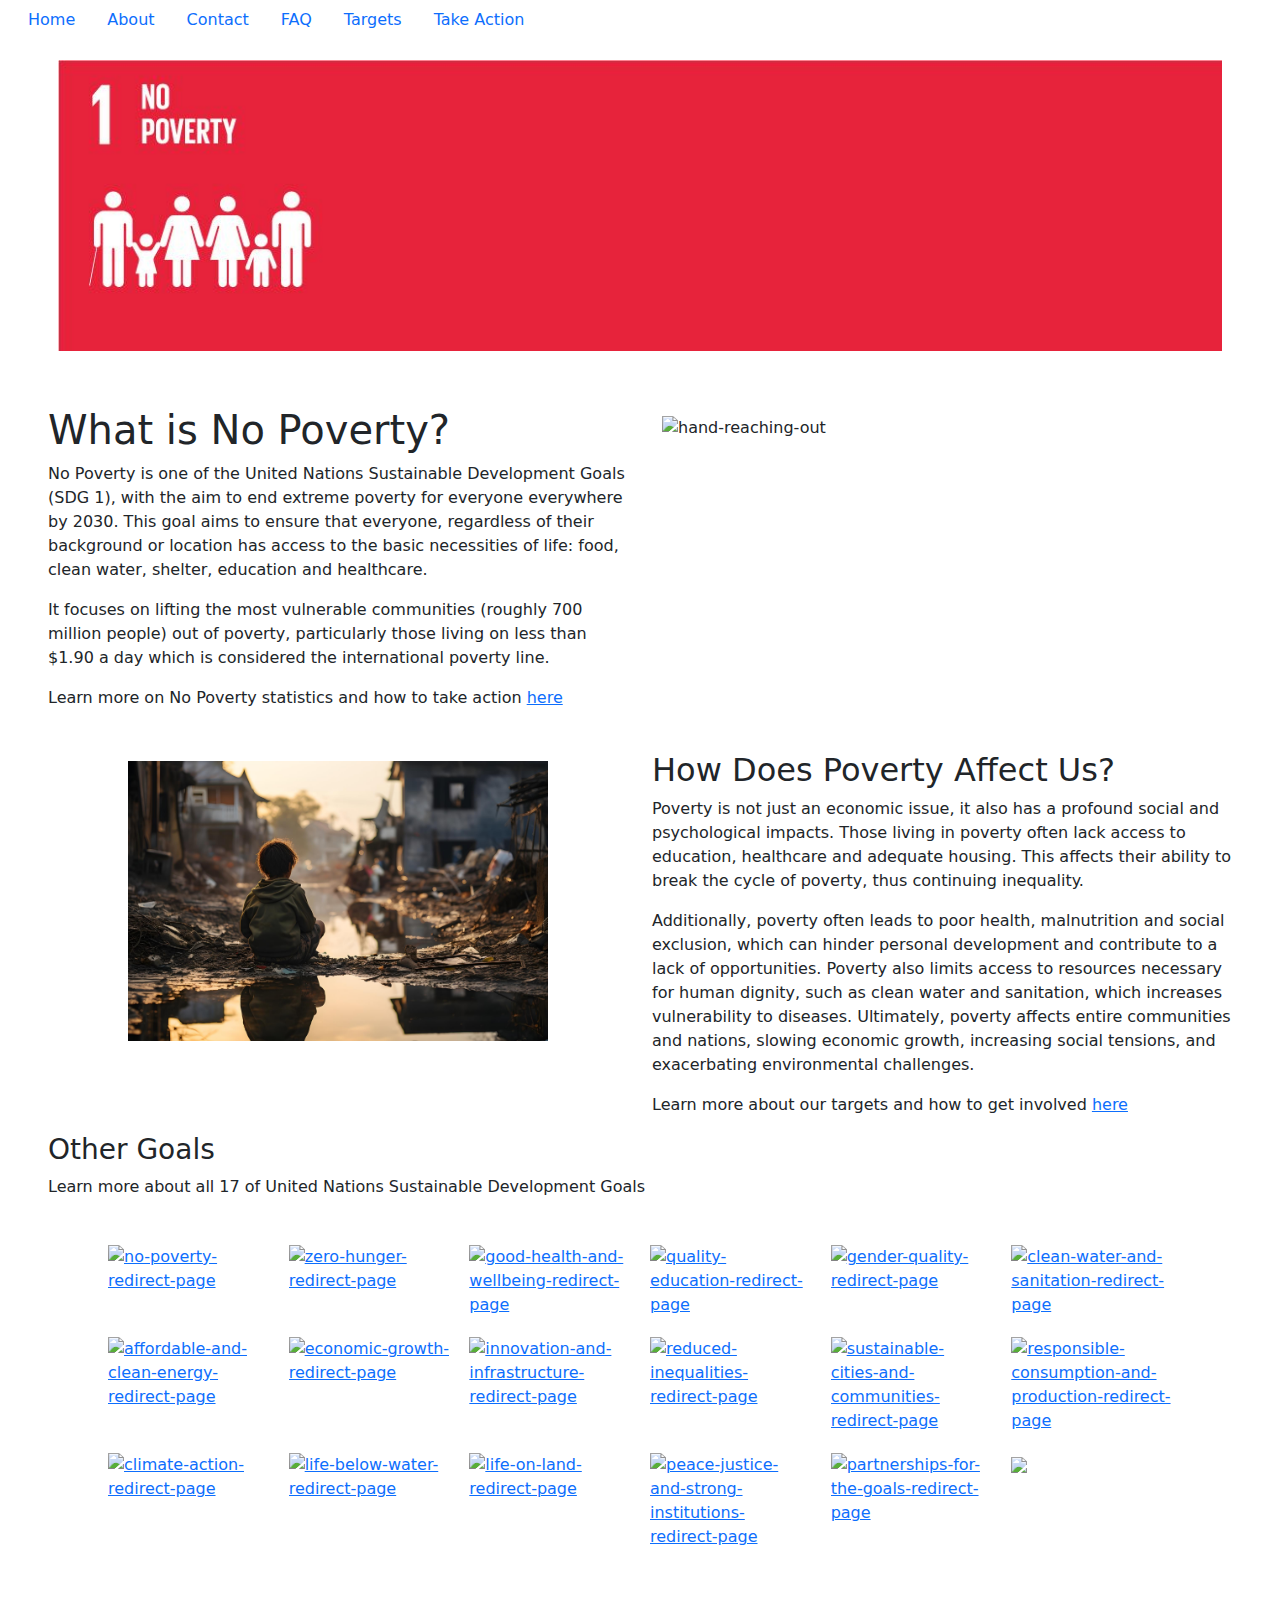
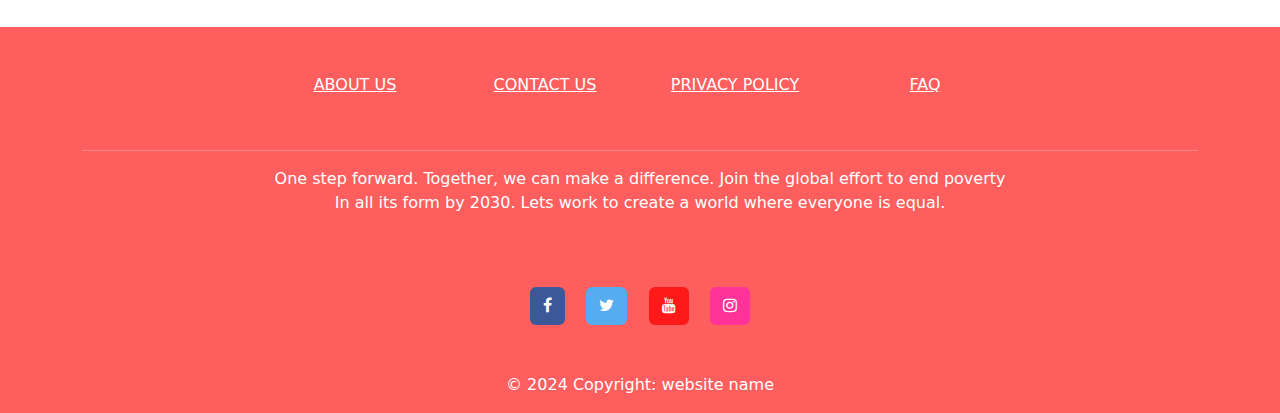
==== index.html @ 27e958aa "first commit" ====
<!DOCTYPE html>

<html lang="en">
	<head>
		<title>Home</title><!--HOMEPAGE--><!--ADD!!!!!!!!!!-->
		<!-- DENISE (HEAD LINKS) -->
		
		<!--bootstrap for goals container-->
		<link href="https://cdn.jsdelivr.net/npm/bootstrap@5.3.3/dist/css/bootstrap.min.css" rel="stylesheet" integrity="sha384-QWTKZyjpPEjISv5WaRU9OFeRpok6YctnYmDr5pNlyT2bRjXh0JMhjY6hW+ALEwIH" crossorigin="anonymous">
		
		<script src="https://cdn.jsdelivr.net/npm/bootstrap@5.3.0-alpha1/dist/js/bootstrap.min.js"></script>

		<!-- https://sdgacademy.org/goal/life-on-land/ used source code as a reference to build my website ELABORATE -->
		<!-- FURTHER ADD UR OWN COMMENT ABT THIS REFERENCE CODE TO SHOW FURTHER UNDERSTANDING -->
		
		<link href="https://maxcdn.bootstrapcdn.com/font-awesome/4.4.0/css/font-awesome.min.css" rel="stylesheet"/>

		<!--below bootstrap link-->
		<link href="style.css" rel="stylesheet">
		<script src="script.js"></script>

		<meta name="viewport" content="width=device-width, initial-scale=1.0">
		<meta charset="utf-8">
		
		<!--keywords for search engines-->
		<meta name="keywords" content="description"><!--ADD!!!!!!!!!!-->
		<meta name="author" content="Name"><!--enter name--><!--ADD!!!!!!!!!!-->
		<meta name="description" content = "A simple webpage on ....."><!--ADD!!!!!!!!!!-->
		
	</head>
	<!-- DENISE (END OF HEAD LINKS) -->
	
	<body>
		<!-- DENISE (NAV BAR) -->
		<!-- container holding nav bar -->
		<div class="container-fluid">
			<!-- navigation Bar -->		
			<ul class="nav">
				<li class="nav-item">
					<a class="nav-link active" aria-current="page" href="index.html">Home
					</a>
				</li>
				<li class="nav-item">
					<a class="nav-link" href="about.html">About</a>
				</li>
				<li class="nav-item">
				 <a class="nav-link" href="contact.html">Contact</a>
				</li>
				<li class="nav-item">
					<a class="nav-link" href="faq.html">FAQ</a>
				</li>
				<li class="nav-item">
					<a class="nav-link" href="targets.html">Targets</a>
				</li>
				<li class="nav-item">
					<a class="nav-link" href="takeaction.html">Take Action</a>
				</li>
			</ul>
		</div>

		<!-- DENISE (END OF NAV BAR) -->
		
		<div class="indexcontainer px-4 px-md-5">
			<!-- BANNER IMAGE HERE -->
			<img src="images/banners/noPovertyBanner.jpg" alt ="noPovertyBanner" class="overviewBanner">
			
			<div id="indexcontainers"><!-- 2 containers?? -->
				<div class="row">
					
					<div class="col-md-6">
						<h1>What is No Poverty?</h1>
						<p>No Poverty is one of the United Nations Sustainable Development Goals (SDG 1), with the aim to end extreme poverty for everyone everywhere by 2030. This goal aims to ensure that everyone, regardless of their background or location has access to the basic necessities of life: food, clean water, shelter, education and healthcare.</p>
						
						<p>It focuses on lifting the most vulnerable communities (roughly 700 million people) out of poverty, particularly those living on less than $1.90 a day which is considered the international poverty line.</p>
						<p>Learn more on No Poverty statistics and how to take action <a href="takeaction.html">here</a></p>
					</div>
					<div class="col-md-6">
						<img src ="images/overview-poverty1.jpg" alt="hand-reaching-out">
					</div>
				</div>
			
				<div class="row">
					<div class="col-md-6">
						<img src ="images/overview-poverty2.jpg" alt="child-in-poverty">
					</div>
					
					<div class="col-md-6">
						<h2>How Does Poverty Affect Us?</h2>
						<p>Poverty is not just an economic issue, it also has a profound social and psychological impacts. Those living in poverty often lack access to education, healthcare and adequate housing. This affects their ability to break the cycle of poverty, thus continuing inequality. </p>
					
						<p>Additionally, poverty often leads to poor health, malnutrition and social exclusion, which can hinder personal development and contribute to a lack of opportunities. Poverty also limits access to resources necessary for human dignity, such as clean water and sanitation, which increases vulnerability to diseases. Ultimately, poverty affects entire communities and nations, slowing economic growth, increasing social tensions, and exacerbating environmental challenges.</p>
						
						<p>Learn more about our targets and how to get involved <a href="targets.html">here</a></p>

					</div>
				</div>
			</div>

			<!--section tag?-->
			<h3>Other Goals</h3>
			<p>Learn more about all 17 of United Nations Sustainable Development Goals</p>
		</div>	

		<div class="goalscontainer">
			<div class="row">
				<!--1st row-->
				<div class="col-6 col-md-2 px-0">
					<div class="goals_list no poverty">
						<a href="https://sdgacademy.org/goal/no-poverty/">
							<img src="https://sdgacademy.org/wp-content/uploads/2018/08/goal1.svg" alt="no-poverty-redirect-page">
							<span class="highlight-text">Learn More</span> 
						</a>
					</div>  
				</div>
				
				<div class="col-6 col-md-2 px-0">
					<div class="goals_list zero-hunger">
						<a href="https://sdgacademy.org/goal/zero-hunger/">
							<img src="https://sdgacademy.org/wp-content/uploads/2018/08/goal2.svg" alt="zero-hunger-redirect-page">
							<span class="highlight-text">Learn More</span>
						</a>
					</div>  
				</div>
				
				<div class="col-6 col-md-2 px-0">
					<div class="goals_list good-health-and-well-being">
						<a href="https://sdgacademy.org/goal/good-health-and-well-being/">
							<img src="https://sdgacademy.org/wp-content/uploads/2018/08/goal3.svg" alt="good-health-and-wellbeing-redirect-page">
							<span class="highlight-text">Learn More</span>
						</a>
					</div> 
				</div>

				<div class="col-6 col-md-2 px-0">
					<div class="goals_list quality-education">
						<a href="https://sdgacademy.org/goal/quality-education/">
							<img src="https://sdgacademy.org/wp-content/uploads/2018/08/goal4.svg" alt="quality-education-redirect-page">
							<span class="highlight-text">Learn More</span>
						</a>
					</div> 
				</div>

				<div class="col-6 col-md-2 px-0">
					<div class="goals_list gender-equality">
						<a href="https://sdgacademy.org/goal/gender-equality/">
							<img src="https://sdgacademy.org/wp-content/uploads/2018/08/goal5.svg" alt="gender-quality-redirect-page">
							<span class="highlight-text">Learn More</span>
						</a>
					</div>
				</div>

				<div class="col-6 col-md-2 px-0">
					<div class="goals_list clean-water-and-sanitation">
						<a href="https://sdgacademy.org/goal/clean-water-and-sanitation/">
							<img src="https://sdgacademy.org/wp-content/uploads/2018/08/goal6.svg" alt="clean-water-and-sanitation-redirect-page">
							<span class="highlight-text">Learn More</span>
						</a>
					</div>
				</div>
			</div>
			
			<!-- 2nd row-->
			<div class="row">
				<div class="col-6 col-md-2 px-0">
					<div class="goals_list affordable-and-clean-energy">
						<a href="https://sdgacademy.org/goal/affordable-and-clean-energy/">
							<img src="https://sdgacademy.org/wp-content/uploads/2018/08/goal7.svg" alt="affordable-and-clean-energy-redirect-page">
							<span class="highlight-text">Learn More</span>
						</a>
					</div>
				</div>

				<div class="col-6 col-md-2 px-0">
					<div class="goals_list decent-work-and-economic-growth">
						<a href="https://sdgacademy.org/goal/decent-work-and-economic-growth/">
							<img src="https://sdgacademy.org/wp-content/uploads/2018/08/goal8.svg" alt="economic-growth-redirect-page">
							<span class="highlight-text">Learn More</span>
						</a>
					</div>
				</div>
				
				<div class="col-6 col-md-2 px-0">
					<div class="goals_list industry-innovation-and-infrastructure">
						<a href="https://sdgacademy.org/goal/industry-innovation-and-infrastructure/">
							<img src="https://sdgacademy.org/wp-content/uploads/2018/08/goal9.svg" alt="innovation-and-infrastructure-redirect-page">
							<span class="highlight-text">Learn More</span>
						</a>
					</div>
				</div>
				
				<div class="col-6 col-md-2 px-0">
					<div class="goals_list reduced-inequalities">
						<a href="https://sdgacademy.org/goal/reduced-inequalities/">
							<img src="https://sdgacademy.org/wp-content/uploads/2018/08/goal10.svg" alt="reduced-inequalities-redirect-page">
							<span class="highlight-text">Learn More</span>
						</a>
					</div> 
				</div>
				
				<div class="col-6 col-md-2 px-0">
					<div class="goals_list sustainable-cities-and-communities">
						<a href="https://sdgacademy.org/goal/sustainable-cities-and-communities/">
							<img src="https://sdgacademy.org/wp-content/uploads/2018/08/goal11.svg" alt="sustainable-cities-and-communities-redirect-page">
							<span class="highlight-text">Learn More</span>
						</a>
					</div> 
				</div>
				
				<div class="col-6 col-md-2 px-0">
					<div class="goals_list responsible-consumption-and-production">
						<a href="https://sdgacademy.org/goal/responsible-consumption-and-production/">
							<img src="https://sdgacademy.org/wp-content/uploads/2018/08/goal12.svg" alt="responsible-consumption-and-production-redirect-page">
							<span class="highlight-text">Learn More</span>
						</a>
					</div>  
				</div>
			</div>

			<!--3rd row-->
			<div class="row">

				<div class="col-6 col-md-2 px-0">
					<div class="goals_list climate-action">
						<a href="https://sdgacademy.org/goal/climate-action/">
							<img src="https://sdgacademy.org/wp-content/uploads/2018/08/goal13.svg" alt="climate-action-redirect-page">
							<span class="highlight-text">Learn More</span>
						</a>
					</div>  
				</div>
				
				<div class="col-6 col-md-2 px-0">
					<div class="goals_list life-below-water">
						<a href="https://sdgacademy.org/goal/life-below-water/">
							<img src="https://sdgacademy.org/wp-content/uploads/2018/08/goal14.svg" alt="life-below-water-redirect-page">
							<span class="highlight-text">Read More</span>
						</a>
					</div> 
				</div>
				
				<div class="col-6 col-md-2 px-0">
					<div class="goals_list life-on-land">
						<a href="https://sdgacademy.org/goal/life-on-land/">
							<img src="https://sdgacademy.org/wp-content/uploads/2018/08/goal15.svg" alt="life-on-land-redirect-page">
							<span class="highlight-text">Learn More</span>
						</a>
					</div>
				</div>

				<div class="col-6 col-md-2 px-0">
					<div class="goals_list peace-justice-and-strong-institutions">
						<a href="https://sdgacademy.org/goal/peace-justice-and-strong-institutions/">
							<img src="https://sdgacademy.org/wp-content/uploads/2018/08/goal16.svg" alt="peace-justice-and-strong-institutions-redirect-page">
							<span class="highlight-text">Learn More</span>
						</a>
					</div> 
				</div>
				
				<div class="col-6 col-md-2 px-0">
					<div class="goals_list partnerships-for-the-goals">
						<a href="https://sdgacademy.org/goal/partnerships-for-the-goals/">
							<img src="https://sdgacademy.org/wp-content/uploads/2018/08/goal17.svg" alt="partnerships-for-the-goals-redirect-page">
							
							<span class="highlight-text">Learn More</span>
						</a>
					</div>  
				</div>

				<div class="col-6 col-md-2 px-0"><!--CHANGE!!!!-->
					<div class="goals_list">
						<a href="https://sdgacademy.org/goal/no-poverty/">
							<img src="https://www.un.org/sustainabledevelopment/wp-content/uploads/2020/01/SDG-Logo_widget.png">
							<span class="highlight-text">Read More...</span>
						</a>
					</div>  
				</div>
			</div>
		</div>

		<!--DENISE (FOOTER) -->
		<footer class="text-center text-white">
		 
			<!-- Grid container -->
			<div class="container"> 

				<!-- Section for links -->
				<section class="mt-5"> 
					<!-- Grid row-->
					<div class="row text-center d-flex justify-content-center pt-5">
						<!-- Grid column -->
						<div class="col-md-2">
							<h6 class="text-uppercase font-weight-bold">
								<a href="about.html" class="text-white">About Us</a>
							</h6>
						</div><!-- END OF Grid column -->
				
						<!-- Grid column -->
						<div class="col-md-2">
							<h6 class="text-uppercase font-weight-bold">
								<a href="contact.html" class="text-white">Contact Us</a>
							</h6>
						</div><!-- END OF Grid column -->

						<!-- Grid column -->
						<div class="col-md-2">
							<h6 class="text-uppercase font-weight-bold">
								<a href="#!" class="text-white">Privacy Policy</a>
							</h6>
						</div><!-- END OF Grid column -->
			
						<!-- Grid column -->
						<div class="col-md-2">
							<h6 class="text-uppercase font-weight-bold">
								<a href="faq.html" class="text-white">FAQ</a>
							</h6>
						</div> <!-- END OF Grid column -->

					</div> <!-- END OF Grid row-->
				</section><!-- END OF Section: Links -->

				<hr class="mt-5"><!--horizontal line-->

				<!-- Section: Text OPTIONAL!!!! -->
				<section class="mb-5">
					<div class="row d-flex justify-content-center">
						<div class="col-lg-8">
							<p>One step forward. Together, we can make a difference. Join the global effort to end poverty In all its form by 2030. Lets work to create a world where everyone is equal.
							</p>
						</div>
					</div>
				</section>

				<section class="mb-4"> <!-- Section: Social -->
					<!-- Facebook -->
					<a data-mdb-ripple-init class="btn text-white btn-floating m-2 btn-facebook" href="#!" role="button">
						<i class="fa fa-facebook-f"></i>
					</a>
					
					<!-- Twitter -->
					<a data-mdb-ripple-init class="btn text-white btn-floating m-2 btn-twitter" href="#!" role="button">
						<i class="fa fa-twitter"></i>
					</a>

					<!-- Youtube -->
					<a data-mdb-ripple-init class="btn text-white btn-floating m-2 btn-youtube" href="#!" role="button">
						<i class="fa fa-youtube"></i>
					</a>

					<!-- Instagram -->
					<a data-mdb-ripple-init class="btn text-white btn-floating m-2 btn-instagram" href="#!" role="button">
						<i class="fa fa-instagram"></i>
					</a>
				</section>
			</div><!-- Grid container -->
			
			<!-- Copyright -->

			<div class="text-center p-3">© 2024 Copyright: website name
			</div>
		</footer> <!-- DENISE (END OF FOOTER) --> 
	</body>
</html>
---- style.css ----
/*DENISE*/

/*INDEX PAGE*/

.overviewBanner {
  width: 100%;
  height: auto; /* adjusts the height automatically for width height ratio */
  margin-top: 10px; /*spacing at the top*/
  margin-bottom: 20px; /*spacing at the bottom*/
  padding: 10px; /*spacing at the sides*/
  object-fit: cover; /* avoids stretching the banner image*/

}
.indexcontainer .row{
	padding-top: 25px;
}


#indexcontainers img {
  width: auto;
  height: 300px;
  padding: 10px;
  display: block; /*centers image*/
  margin-left: auto;
  margin-right: auto;
  
}
  .goalscontainer {
   display: flex;
   flex-direction: column;
   align-items: center;
   justify-content: center;
   width: 100%;
   flex-wrap: wrap;
   max-width: 1100px;
   margin: 0 auto;
   padding: 20px;
}
			
.goals_list img {
  width: 110px;  /* Adjust image size */
}
		

.goals_list {
   position: relative;
   display: inline-block;
   padding: 10px;
   border-radius: 5px;
}

.goals_list a {
   display: block;
   position: relative;
}
	
	/*START: CHANGE THIS TO JAVASCRIPT*/

	.goals_list:hover {
		animation: outlineCircle 0.4s ease-in-out forwards; /* Animation applied on hover */
	}

	/* The text that will appear inside the image */
	.highlight-text {
	  position: absolute;
	  top: 50%; /* Center the text vertically */
	  left: 50%; /* Center the text horizontally */
	  transform: translate(-50%, -50%); /* Perfect centering */
	  color: white;
	  font-size: 20px;
	  font-weight: bold;
	  padding: 10px 20px;
	  background-color: rgba(0, 0, 0, 0.4); /* Semi-transparent background for contrast */
	  border-radius: 5px;
	  opacity: 0; /* Initially hidden */
	  transition: opacity 0.3s ease, background-color 0.3s ease; /* Smooth transition */
	}

	/* Hover effect to make text visible */
	.goals_list:hover .highlight-text {
	  opacity: 1; /* Show the text on hover */
	  background-color: rgba(0, 0, 0, 0.7); /* Darker background when highlighted */
	  animation: slideUp 0.5s ease-out forwards; /* Trigger slide-up animation */
	}

	/* Slide-up animation keyframes */
	@keyframes slideUp {
	  0% {
		transform: translateX(-50%) translateY(50px); /* Start below the image */
		opacity: 0; /* Start invisible */
	  }
	  100% {
		transform: translateX(-50%) translateY(500); /* Slide into place */
		opacity: 3; /* Fade in */
	  }
	}
			
	/* Keyframes for the circular outline animation */
	@keyframes outlineCircle {
		0% {
		box-shadow: 0 0 0 0 rgba(0, 0, 0, 0.2); /* Initial state: no outline */
		}
		100% {
		box-shadow: 0 0 0 15px rgba(0, 0, 0, 0.2); /* Final state: circular outline */
		}
	}
	/*END*/
	
	/*center goal boxes*/
	@media (max-width: 750px) {
		.goals_list img {
           width: 160px;
        }
		.goals_list{/*fix later*/
			display: flex;
			flex-direction: column;
			align-items: center;
			justify-content: center;
		}
		
	}
    /*FAQ PAGE*/
	/*

	.faq_container { this will cause issues on mobile view
	   margin:0 auto;
	   width:960px; 
	}

	*/
	.accordion{
		max-width: 1000px;
		/*center?*/
	}
	
	

	.accordion-item .accordion-button:first-of-type {
		border-top: 1px solid #ddd; /* Adds a line at the top */
	}
	.accordion-button {
		border-bottom: 1px solid #ddd; /* Add a consistent bottom border */
	}

	/*FOOTER CSS*/

	footer{
		background-color: #ff5e5e;/*CHANGE COLOUR LATER*/
	}

	.btn-facebook {
	  background-color: #3b5998;
	}

	.btn-twitter{
		background-color:#55acee;
	}

	.btn-youtube{
		background-color:#ff1a1a;
	}

	.btn-instagram{
		background-color: #ff3399;
	}




/*DENISE*/
/*END.!!!!!!!!!!*/
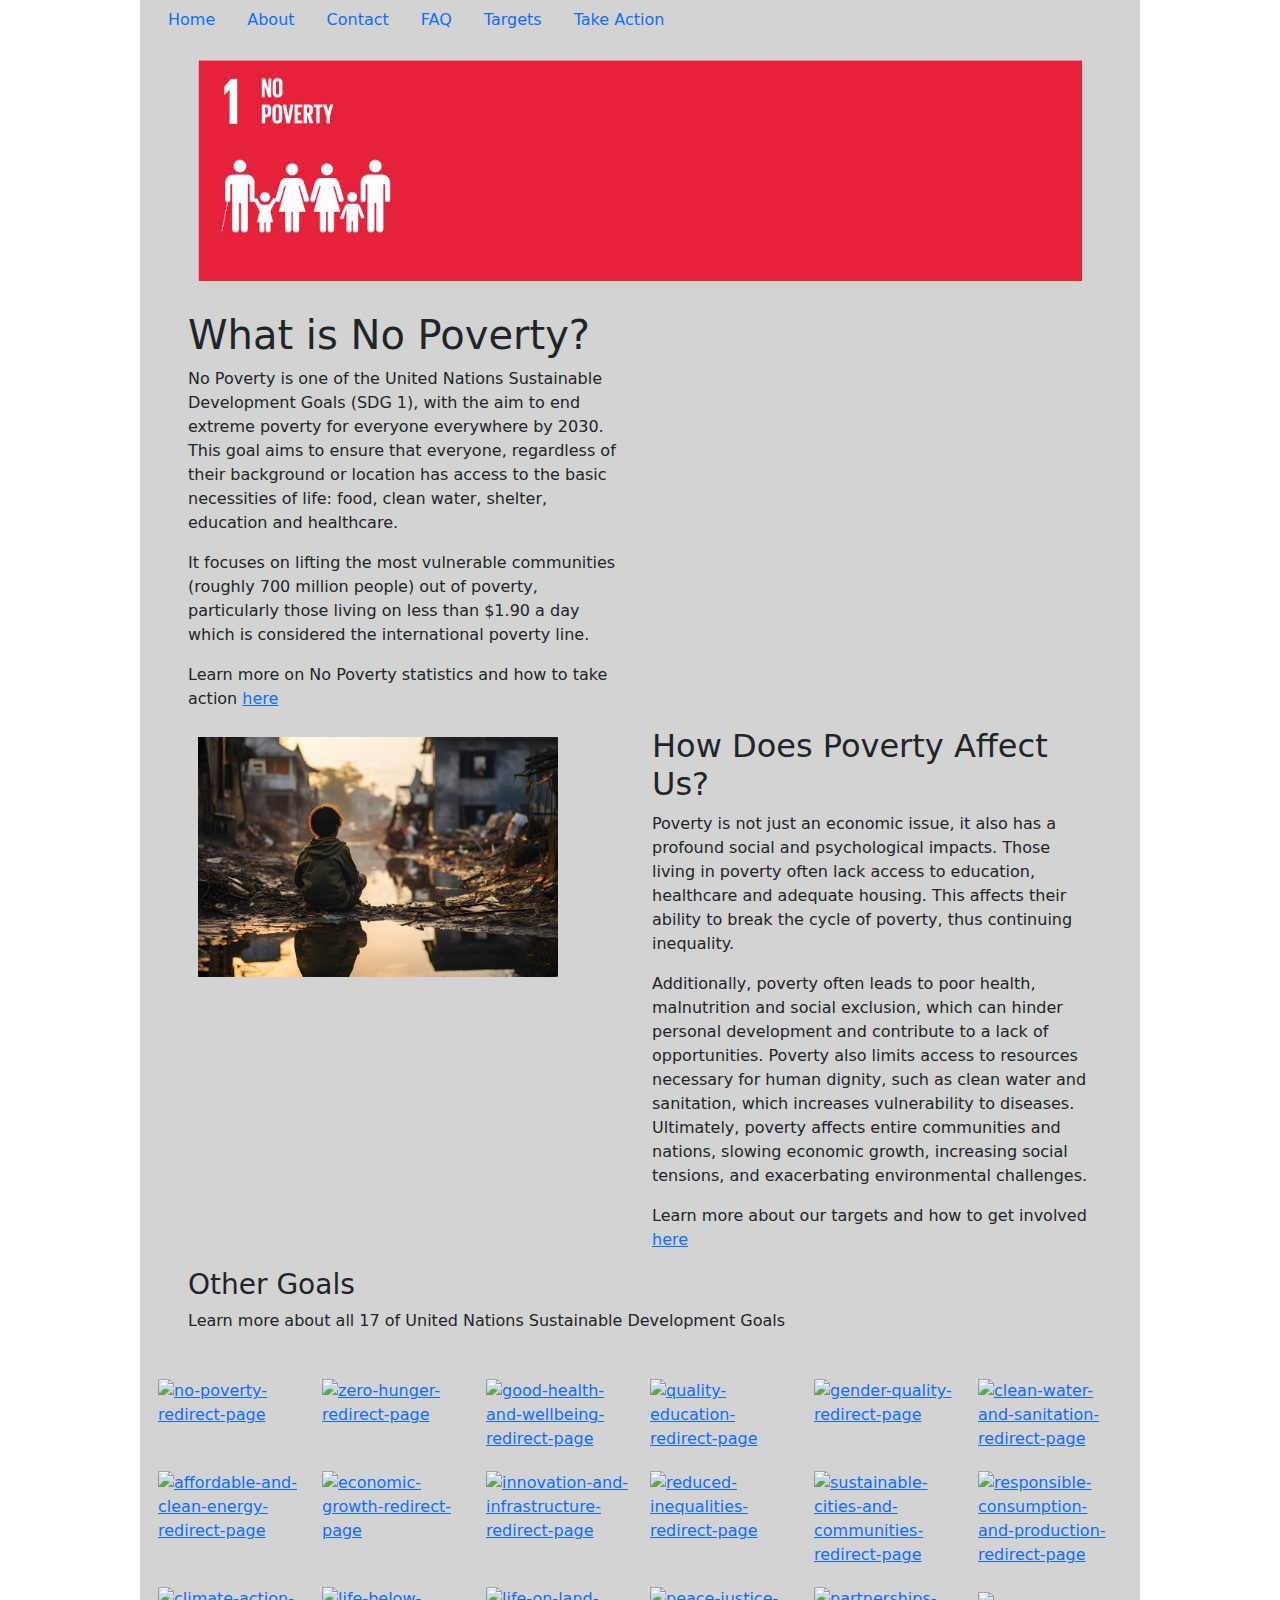
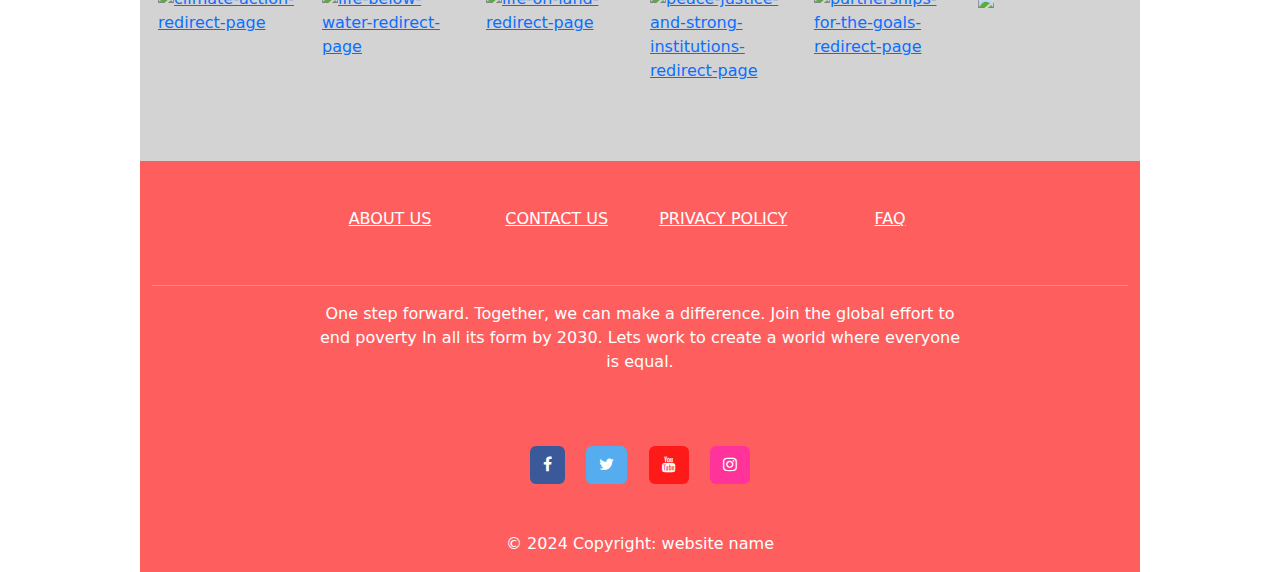
==== commit b22fca46: "added javascript for feedback form" ====
--- a/index.html
+++ b/index.html
@@ -31,331 +31,333 @@
 	<!-- DENISE (END OF HEAD LINKS) -->
 	
 	<body>
-		<!-- DENISE (NAV BAR) -->
-		<!-- container holding nav bar -->
-		<div class="container-fluid">
-			<!-- navigation Bar -->		
-			<ul class="nav">
-				<li class="nav-item">
-					<a class="nav-link active" aria-current="page" href="index.html">Home
-					</a>
-				</li>
-				<li class="nav-item">
-					<a class="nav-link" href="about.html">About</a>
-				</li>
-				<li class="nav-item">
-				 <a class="nav-link" href="contact.html">Contact</a>
-				</li>
-				<li class="nav-item">
-					<a class="nav-link" href="faq.html">FAQ</a>
-				</li>
-				<li class="nav-item">
-					<a class="nav-link" href="targets.html">Targets</a>
-				</li>
-				<li class="nav-item">
-					<a class="nav-link" href="takeaction.html">Take Action</a>
-				</li>
-			</ul>
-		</div>
-
-		<!-- DENISE (END OF NAV BAR) -->
-		
-		<div class="indexcontainer px-4 px-md-5">
-			<!-- BANNER IMAGE HERE -->
-			<img src="images/banners/noPovertyBanner.jpg" alt ="noPovertyBanner" class="overviewBanner">
+		<main>
+			<!-- DENISE (NAV BAR) -->
+			<!-- container holding nav bar -->
+			<div class="container-fluid">
+				<!-- navigation Bar -->		
+				<ul class="nav">
+					<li class="nav-item">
+						<a class="nav-link active" aria-current="page" href="index.html">Home
+						</a>
+					</li>
+					<li class="nav-item">
+						<a class="nav-link" href="about.html">About</a>
+					</li>
+					<li class="nav-item">
+					<a class="nav-link" href="contact.html">Contact</a>
+					</li>
+					<li class="nav-item">
+						<a class="nav-link" href="faq.html">FAQ</a>
+					</li>
+					<li class="nav-item">
+						<a class="nav-link" href="targets.html">Targets</a>
+					</li>
+					<li class="nav-item">
+						<a class="nav-link" href="takeaction.html">Take Action</a>
+					</li>
+				</ul>
+			</div>
+
+			<!-- DENISE (END OF NAV BAR) -->
 			
-			<div id="indexcontainers"><!-- 2 containers?? -->
+			<div class="indexcontainer-fluid px-4 px-md-5">
+				<!-- BANNER IMAGE HERE -->
+				<img src="images/banners/noPovertyBanner.jpg" alt ="noPovertyBanner" class="overviewBanner">
+				
+				<div id="indexcontainers"><!-- 2 containers?? -->
+					<div class="row">
+						
+						<div class="col-md-6">
+							<h1>What is No Poverty?</h1>
+							<p>No Poverty is one of the United Nations Sustainable Development Goals (SDG 1), with the aim to end extreme poverty for everyone everywhere by 2030. This goal aims to ensure that everyone, regardless of their background or location has access to the basic necessities of life: food, clean water, shelter, education and healthcare.</p>
+							
+							<p>It focuses on lifting the most vulnerable communities (roughly 700 million people) out of poverty, particularly those living on less than $1.90 a day which is considered the international poverty line.</p>
+							<p>Learn more on No Poverty statistics and how to take action <a href="takeaction.html">here</a></p>
+						</div>
+						<div class="col-md-6>
+							<img src ="images/overview-poverty1.jpg" alt="hand-reaching-out">
+						</div>
+					</div>
+				
+					<div class="row">
+						<div class="col-md-6">
+							<img src ="images/overview-poverty2.jpg" alt="child-in-poverty">
+						</div>
+						
+						<div class="col-md-6">
+							<h2>How Does Poverty Affect Us?</h2>
+							<p>Poverty is not just an economic issue, it also has a profound social and psychological impacts. Those living in poverty often lack access to education, healthcare and adequate housing. This affects their ability to break the cycle of poverty, thus continuing inequality. </p>
+						
+							<p>Additionally, poverty often leads to poor health, malnutrition and social exclusion, which can hinder personal development and contribute to a lack of opportunities. Poverty also limits access to resources necessary for human dignity, such as clean water and sanitation, which increases vulnerability to diseases. Ultimately, poverty affects entire communities and nations, slowing economic growth, increasing social tensions, and exacerbating environmental challenges.</p>
+							
+							<p>Learn more about our targets and how to get involved <a href="targets.html">here</a></p>
+
+						</div>
+					</div>
+				</div>
+
+				<!--section tag?-->
+				<h3>Other Goals</h3>
+				<p>Learn more about all 17 of United Nations Sustainable Development Goals</p>
+			</div>	
+
+			<div class="goalscontainer">
 				<div class="row">
-					
-					<div class="col-md-6">
-						<h1>What is No Poverty?</h1>
-						<p>No Poverty is one of the United Nations Sustainable Development Goals (SDG 1), with the aim to end extreme poverty for everyone everywhere by 2030. This goal aims to ensure that everyone, regardless of their background or location has access to the basic necessities of life: food, clean water, shelter, education and healthcare.</p>
+					<!--1st row-->
+					<div class="col-6 col-md-2 px-0">
+						<div class="goals_list no poverty">
+							<a href="https://sdgacademy.org/goal/no-poverty/">
+								<img src="https://sdgacademy.org/wp-content/uploads/2018/08/goal1.svg" alt="no-poverty-redirect-page">
+								<span class="highlight-text">Learn More</span> 
+							</a>
+						</div>  
+					</div>
+					
+					<div class="col-6 col-md-2 px-0">
+						<div class="goals_list zero-hunger">
+							<a href="https://sdgacademy.org/goal/zero-hunger/">
+								<img src="https://sdgacademy.org/wp-content/uploads/2018/08/goal2.svg" alt="zero-hunger-redirect-page">
+								<span class="highlight-text">Learn More</span>
+							</a>
+						</div>  
+					</div>
+					
+					<div class="col-6 col-md-2 px-0">
+						<div class="goals_list good-health-and-well-being">
+							<a href="https://sdgacademy.org/goal/good-health-and-well-being/">
+								<img src="https://sdgacademy.org/wp-content/uploads/2018/08/goal3.svg" alt="good-health-and-wellbeing-redirect-page">
+								<span class="highlight-text">Learn More</span>
+							</a>
+						</div> 
+					</div>
+
+					<div class="col-6 col-md-2 px-0">
+						<div class="goals_list quality-education">
+							<a href="https://sdgacademy.org/goal/quality-education/">
+								<img src="https://sdgacademy.org/wp-content/uploads/2018/08/goal4.svg" alt="quality-education-redirect-page">
+								<span class="highlight-text">Learn More</span>
+							</a>
+						</div> 
+					</div>
+
+					<div class="col-6 col-md-2 px-0">
+						<div class="goals_list gender-equality">
+							<a href="https://sdgacademy.org/goal/gender-equality/">
+								<img src="https://sdgacademy.org/wp-content/uploads/2018/08/goal5.svg" alt="gender-quality-redirect-page">
+								<span class="highlight-text">Learn More</span>
+							</a>
+						</div>
+					</div>
+
+					<div class="col-6 col-md-2 px-0">
+						<div class="goals_list clean-water-and-sanitation">
+							<a href="https://sdgacademy.org/goal/clean-water-and-sanitation/">
+								<img src="https://sdgacademy.org/wp-content/uploads/2018/08/goal6.svg" alt="clean-water-and-sanitation-redirect-page">
+								<span class="highlight-text">Learn More</span>
+							</a>
+						</div>
+					</div>
+				</div>
+				
+				<!-- 2nd row-->
+				<div class="row">
+					<div class="col-6 col-md-2 px-0">
+						<div class="goals_list affordable-and-clean-energy">
+							<a href="https://sdgacademy.org/goal/affordable-and-clean-energy/">
+								<img src="https://sdgacademy.org/wp-content/uploads/2018/08/goal7.svg" alt="affordable-and-clean-energy-redirect-page">
+								<span class="highlight-text">Learn More</span>
+							</a>
+						</div>
+					</div>
+
+					<div class="col-6 col-md-2 px-0">
+						<div class="goals_list decent-work-and-economic-growth">
+							<a href="https://sdgacademy.org/goal/decent-work-and-economic-growth/">
+								<img src="https://sdgacademy.org/wp-content/uploads/2018/08/goal8.svg" alt="economic-growth-redirect-page">
+								<span class="highlight-text">Learn More</span>
+							</a>
+						</div>
+					</div>
+					
+					<div class="col-6 col-md-2 px-0">
+						<div class="goals_list industry-innovation-and-infrastructure">
+							<a href="https://sdgacademy.org/goal/industry-innovation-and-infrastructure/">
+								<img src="https://sdgacademy.org/wp-content/uploads/2018/08/goal9.svg" alt="innovation-and-infrastructure-redirect-page">
+								<span class="highlight-text">Learn More</span>
+							</a>
+						</div>
+					</div>
+					
+					<div class="col-6 col-md-2 px-0">
+						<div class="goals_list reduced-inequalities">
+							<a href="https://sdgacademy.org/goal/reduced-inequalities/">
+								<img src="https://sdgacademy.org/wp-content/uploads/2018/08/goal10.svg" alt="reduced-inequalities-redirect-page">
+								<span class="highlight-text">Learn More</span>
+							</a>
+						</div> 
+					</div>
+					
+					<div class="col-6 col-md-2 px-0">
+						<div class="goals_list sustainable-cities-and-communities">
+							<a href="https://sdgacademy.org/goal/sustainable-cities-and-communities/">
+								<img src="https://sdgacademy.org/wp-content/uploads/2018/08/goal11.svg" alt="sustainable-cities-and-communities-redirect-page">
+								<span class="highlight-text">Learn More</span>
+							</a>
+						</div> 
+					</div>
+					
+					<div class="col-6 col-md-2 px-0">
+						<div class="goals_list responsible-consumption-and-production">
+							<a href="https://sdgacademy.org/goal/responsible-consumption-and-production/">
+								<img src="https://sdgacademy.org/wp-content/uploads/2018/08/goal12.svg" alt="responsible-consumption-and-production-redirect-page">
+								<span class="highlight-text">Learn More</span>
+							</a>
+						</div>  
+					</div>
+				</div>
+
+				<!--3rd row-->
+				<div class="row">
+
+					<div class="col-6 col-md-2 px-0">
+						<div class="goals_list climate-action">
+							<a href="https://sdgacademy.org/goal/climate-action/">
+								<img src="https://sdgacademy.org/wp-content/uploads/2018/08/goal13.svg" alt="climate-action-redirect-page">
+								<span class="highlight-text">Learn More</span>
+							</a>
+						</div>  
+					</div>
+					
+					<div class="col-6 col-md-2 px-0">
+						<div class="goals_list life-below-water">
+							<a href="https://sdgacademy.org/goal/life-below-water/">
+								<img src="https://sdgacademy.org/wp-content/uploads/2018/08/goal14.svg" alt="life-below-water-redirect-page">
+								<span class="highlight-text">Read More</span>
+							</a>
+						</div> 
+					</div>
+					
+					<div class="col-6 col-md-2 px-0">
+						<div class="goals_list life-on-land">
+							<a href="https://sdgacademy.org/goal/life-on-land/">
+								<img src="https://sdgacademy.org/wp-content/uploads/2018/08/goal15.svg" alt="life-on-land-redirect-page">
+								<span class="highlight-text">Learn More</span>
+							</a>
+						</div>
+					</div>
+
+					<div class="col-6 col-md-2 px-0">
+						<div class="goals_list peace-justice-and-strong-institutions">
+							<a href="https://sdgacademy.org/goal/peace-justice-and-strong-institutions/">
+								<img src="https://sdgacademy.org/wp-content/uploads/2018/08/goal16.svg" alt="peace-justice-and-strong-institutions-redirect-page">
+								<span class="highlight-text">Learn More</span>
+							</a>
+						</div> 
+					</div>
+					
+					<div class="col-6 col-md-2 px-0">
+						<div class="goals_list partnerships-for-the-goals">
+							<a href="https://sdgacademy.org/goal/partnerships-for-the-goals/">
+								<img src="https://sdgacademy.org/wp-content/uploads/2018/08/goal17.svg" alt="partnerships-for-the-goals-redirect-page">
+								
+								<span class="highlight-text">Learn More</span>
+							</a>
+						</div>  
+					</div>
+
+					<div class="col-6 col-md-2 px-0"><!--CHANGE!!!!-->
+						<div class="goals_list">
+							<a href="https://sdgacademy.org/goal/no-poverty/">
+								<img src="https://www.un.org/sustainabledevelopment/wp-content/uploads/2020/01/SDG-Logo_widget.png">
+								<span class="highlight-text">Read More...</span>
+							</a>
+						</div>  
+					</div>
+				</div>
+			</div>
+
+			<!--DENISE (FOOTER) -->
+			<footer class="text-center text-white">
+			
+				<!-- Grid container -->
+				<div class="container"> 
+
+					<!-- Section for links -->
+					<section class="mt-5"> 
+						<!-- Grid row-->
+						<div class="row text-center d-flex justify-content-center pt-5">
+							<!-- Grid column -->
+							<div class="col-md-2">
+								<h6 class="text-uppercase font-weight-bold">
+									<a href="about.html" class="text-white">About Us</a>
+								</h6>
+							</div><!-- END OF Grid column -->
+					
+							<!-- Grid column -->
+							<div class="col-md-2">
+								<h6 class="text-uppercase font-weight-bold">
+									<a href="contact.html" class="text-white">Contact Us</a>
+								</h6>
+							</div><!-- END OF Grid column -->
+
+							<!-- Grid column -->
+							<div class="col-md-2">
+								<h6 class="text-uppercase font-weight-bold">
+									<a href="#!" class="text-white">Privacy Policy</a>
+								</h6>
+							</div><!-- END OF Grid column -->
+				
+							<!-- Grid column -->
+							<div class="col-md-2">
+								<h6 class="text-uppercase font-weight-bold">
+									<a href="faq.html" class="text-white">FAQ</a>
+								</h6>
+							</div> <!-- END OF Grid column -->
+
+						</div> <!-- END OF Grid row-->
+					</section><!-- END OF Section: Links -->
+
+					<hr class="mt-5"><!--horizontal line-->
+
+					<!-- Section: Text OPTIONAL!!!! -->
+					<section class="mb-5">
+						<div class="row d-flex justify-content-center">
+							<div class="col-lg-8">
+								<p>One step forward. Together, we can make a difference. Join the global effort to end poverty In all its form by 2030. Lets work to create a world where everyone is equal.
+								</p>
+							</div>
+						</div>
+					</section>
+
+					<section class="mb-4"> <!-- Section: Social -->
+						<!-- Facebook -->
+						<a data-mdb-ripple-init class="btn text-white btn-floating m-2 btn-facebook" href="#!" role="button">
+							<i class="fa fa-facebook-f"></i>
+						</a>
 						
-						<p>It focuses on lifting the most vulnerable communities (roughly 700 million people) out of poverty, particularly those living on less than $1.90 a day which is considered the international poverty line.</p>
-						<p>Learn more on No Poverty statistics and how to take action <a href="takeaction.html">here</a></p>
-					</div>
-					<div class="col-md-6">
-						<img src ="images/overview-poverty1.jpg" alt="hand-reaching-out">
-					</div>
-				</div>
-			
-				<div class="row">
-					<div class="col-md-6">
-						<img src ="images/overview-poverty2.jpg" alt="child-in-poverty">
-					</div>
-					
-					<div class="col-md-6">
-						<h2>How Does Poverty Affect Us?</h2>
-						<p>Poverty is not just an economic issue, it also has a profound social and psychological impacts. Those living in poverty often lack access to education, healthcare and adequate housing. This affects their ability to break the cycle of poverty, thus continuing inequality. </p>
-					
-						<p>Additionally, poverty often leads to poor health, malnutrition and social exclusion, which can hinder personal development and contribute to a lack of opportunities. Poverty also limits access to resources necessary for human dignity, such as clean water and sanitation, which increases vulnerability to diseases. Ultimately, poverty affects entire communities and nations, slowing economic growth, increasing social tensions, and exacerbating environmental challenges.</p>
-						
-						<p>Learn more about our targets and how to get involved <a href="targets.html">here</a></p>
-
-					</div>
-				</div>
-			</div>
-
-			<!--section tag?-->
-			<h3>Other Goals</h3>
-			<p>Learn more about all 17 of United Nations Sustainable Development Goals</p>
-		</div>	
-
-		<div class="goalscontainer">
-			<div class="row">
-				<!--1st row-->
-				<div class="col-6 col-md-2 px-0">
-					<div class="goals_list no poverty">
-						<a href="https://sdgacademy.org/goal/no-poverty/">
-							<img src="https://sdgacademy.org/wp-content/uploads/2018/08/goal1.svg" alt="no-poverty-redirect-page">
-							<span class="highlight-text">Learn More</span> 
-						</a>
-					</div>  
-				</div>
-				
-				<div class="col-6 col-md-2 px-0">
-					<div class="goals_list zero-hunger">
-						<a href="https://sdgacademy.org/goal/zero-hunger/">
-							<img src="https://sdgacademy.org/wp-content/uploads/2018/08/goal2.svg" alt="zero-hunger-redirect-page">
-							<span class="highlight-text">Learn More</span>
-						</a>
-					</div>  
-				</div>
-				
-				<div class="col-6 col-md-2 px-0">
-					<div class="goals_list good-health-and-well-being">
-						<a href="https://sdgacademy.org/goal/good-health-and-well-being/">
-							<img src="https://sdgacademy.org/wp-content/uploads/2018/08/goal3.svg" alt="good-health-and-wellbeing-redirect-page">
-							<span class="highlight-text">Learn More</span>
-						</a>
-					</div> 
-				</div>
-
-				<div class="col-6 col-md-2 px-0">
-					<div class="goals_list quality-education">
-						<a href="https://sdgacademy.org/goal/quality-education/">
-							<img src="https://sdgacademy.org/wp-content/uploads/2018/08/goal4.svg" alt="quality-education-redirect-page">
-							<span class="highlight-text">Learn More</span>
-						</a>
-					</div> 
-				</div>
-
-				<div class="col-6 col-md-2 px-0">
-					<div class="goals_list gender-equality">
-						<a href="https://sdgacademy.org/goal/gender-equality/">
-							<img src="https://sdgacademy.org/wp-content/uploads/2018/08/goal5.svg" alt="gender-quality-redirect-page">
-							<span class="highlight-text">Learn More</span>
-						</a>
-					</div>
-				</div>
-
-				<div class="col-6 col-md-2 px-0">
-					<div class="goals_list clean-water-and-sanitation">
-						<a href="https://sdgacademy.org/goal/clean-water-and-sanitation/">
-							<img src="https://sdgacademy.org/wp-content/uploads/2018/08/goal6.svg" alt="clean-water-and-sanitation-redirect-page">
-							<span class="highlight-text">Learn More</span>
-						</a>
-					</div>
-				</div>
-			</div>
-			
-			<!-- 2nd row-->
-			<div class="row">
-				<div class="col-6 col-md-2 px-0">
-					<div class="goals_list affordable-and-clean-energy">
-						<a href="https://sdgacademy.org/goal/affordable-and-clean-energy/">
-							<img src="https://sdgacademy.org/wp-content/uploads/2018/08/goal7.svg" alt="affordable-and-clean-energy-redirect-page">
-							<span class="highlight-text">Learn More</span>
-						</a>
-					</div>
-				</div>
-
-				<div class="col-6 col-md-2 px-0">
-					<div class="goals_list decent-work-and-economic-growth">
-						<a href="https://sdgacademy.org/goal/decent-work-and-economic-growth/">
-							<img src="https://sdgacademy.org/wp-content/uploads/2018/08/goal8.svg" alt="economic-growth-redirect-page">
-							<span class="highlight-text">Learn More</span>
-						</a>
-					</div>
-				</div>
-				
-				<div class="col-6 col-md-2 px-0">
-					<div class="goals_list industry-innovation-and-infrastructure">
-						<a href="https://sdgacademy.org/goal/industry-innovation-and-infrastructure/">
-							<img src="https://sdgacademy.org/wp-content/uploads/2018/08/goal9.svg" alt="innovation-and-infrastructure-redirect-page">
-							<span class="highlight-text">Learn More</span>
-						</a>
-					</div>
-				</div>
-				
-				<div class="col-6 col-md-2 px-0">
-					<div class="goals_list reduced-inequalities">
-						<a href="https://sdgacademy.org/goal/reduced-inequalities/">
-							<img src="https://sdgacademy.org/wp-content/uploads/2018/08/goal10.svg" alt="reduced-inequalities-redirect-page">
-							<span class="highlight-text">Learn More</span>
-						</a>
-					</div> 
-				</div>
-				
-				<div class="col-6 col-md-2 px-0">
-					<div class="goals_list sustainable-cities-and-communities">
-						<a href="https://sdgacademy.org/goal/sustainable-cities-and-communities/">
-							<img src="https://sdgacademy.org/wp-content/uploads/2018/08/goal11.svg" alt="sustainable-cities-and-communities-redirect-page">
-							<span class="highlight-text">Learn More</span>
-						</a>
-					</div> 
-				</div>
-				
-				<div class="col-6 col-md-2 px-0">
-					<div class="goals_list responsible-consumption-and-production">
-						<a href="https://sdgacademy.org/goal/responsible-consumption-and-production/">
-							<img src="https://sdgacademy.org/wp-content/uploads/2018/08/goal12.svg" alt="responsible-consumption-and-production-redirect-page">
-							<span class="highlight-text">Learn More</span>
-						</a>
-					</div>  
-				</div>
-			</div>
-
-			<!--3rd row-->
-			<div class="row">
-
-				<div class="col-6 col-md-2 px-0">
-					<div class="goals_list climate-action">
-						<a href="https://sdgacademy.org/goal/climate-action/">
-							<img src="https://sdgacademy.org/wp-content/uploads/2018/08/goal13.svg" alt="climate-action-redirect-page">
-							<span class="highlight-text">Learn More</span>
-						</a>
-					</div>  
-				</div>
-				
-				<div class="col-6 col-md-2 px-0">
-					<div class="goals_list life-below-water">
-						<a href="https://sdgacademy.org/goal/life-below-water/">
-							<img src="https://sdgacademy.org/wp-content/uploads/2018/08/goal14.svg" alt="life-below-water-redirect-page">
-							<span class="highlight-text">Read More</span>
-						</a>
-					</div> 
-				</div>
-				
-				<div class="col-6 col-md-2 px-0">
-					<div class="goals_list life-on-land">
-						<a href="https://sdgacademy.org/goal/life-on-land/">
-							<img src="https://sdgacademy.org/wp-content/uploads/2018/08/goal15.svg" alt="life-on-land-redirect-page">
-							<span class="highlight-text">Learn More</span>
-						</a>
-					</div>
-				</div>
-
-				<div class="col-6 col-md-2 px-0">
-					<div class="goals_list peace-justice-and-strong-institutions">
-						<a href="https://sdgacademy.org/goal/peace-justice-and-strong-institutions/">
-							<img src="https://sdgacademy.org/wp-content/uploads/2018/08/goal16.svg" alt="peace-justice-and-strong-institutions-redirect-page">
-							<span class="highlight-text">Learn More</span>
-						</a>
-					</div> 
-				</div>
-				
-				<div class="col-6 col-md-2 px-0">
-					<div class="goals_list partnerships-for-the-goals">
-						<a href="https://sdgacademy.org/goal/partnerships-for-the-goals/">
-							<img src="https://sdgacademy.org/wp-content/uploads/2018/08/goal17.svg" alt="partnerships-for-the-goals-redirect-page">
-							
-							<span class="highlight-text">Learn More</span>
-						</a>
-					</div>  
-				</div>
-
-				<div class="col-6 col-md-2 px-0"><!--CHANGE!!!!-->
-					<div class="goals_list">
-						<a href="https://sdgacademy.org/goal/no-poverty/">
-							<img src="https://www.un.org/sustainabledevelopment/wp-content/uploads/2020/01/SDG-Logo_widget.png">
-							<span class="highlight-text">Read More...</span>
-						</a>
-					</div>  
-				</div>
-			</div>
-		</div>
-
-		<!--DENISE (FOOTER) -->
-		<footer class="text-center text-white">
-		 
-			<!-- Grid container -->
-			<div class="container"> 
-
-				<!-- Section for links -->
-				<section class="mt-5"> 
-					<!-- Grid row-->
-					<div class="row text-center d-flex justify-content-center pt-5">
-						<!-- Grid column -->
-						<div class="col-md-2">
-							<h6 class="text-uppercase font-weight-bold">
-								<a href="about.html" class="text-white">About Us</a>
-							</h6>
-						</div><!-- END OF Grid column -->
-				
-						<!-- Grid column -->
-						<div class="col-md-2">
-							<h6 class="text-uppercase font-weight-bold">
-								<a href="contact.html" class="text-white">Contact Us</a>
-							</h6>
-						</div><!-- END OF Grid column -->
-
-						<!-- Grid column -->
-						<div class="col-md-2">
-							<h6 class="text-uppercase font-weight-bold">
-								<a href="#!" class="text-white">Privacy Policy</a>
-							</h6>
-						</div><!-- END OF Grid column -->
-			
-						<!-- Grid column -->
-						<div class="col-md-2">
-							<h6 class="text-uppercase font-weight-bold">
-								<a href="faq.html" class="text-white">FAQ</a>
-							</h6>
-						</div> <!-- END OF Grid column -->
-
-					</div> <!-- END OF Grid row-->
-				</section><!-- END OF Section: Links -->
-
-				<hr class="mt-5"><!--horizontal line-->
-
-				<!-- Section: Text OPTIONAL!!!! -->
-				<section class="mb-5">
-					<div class="row d-flex justify-content-center">
-						<div class="col-lg-8">
-							<p>One step forward. Together, we can make a difference. Join the global effort to end poverty In all its form by 2030. Lets work to create a world where everyone is equal.
-							</p>
-						</div>
-					</div>
-				</section>
-
-				<section class="mb-4"> <!-- Section: Social -->
-					<!-- Facebook -->
-					<a data-mdb-ripple-init class="btn text-white btn-floating m-2 btn-facebook" href="#!" role="button">
-						<i class="fa fa-facebook-f"></i>
-					</a>
-					
-					<!-- Twitter -->
-					<a data-mdb-ripple-init class="btn text-white btn-floating m-2 btn-twitter" href="#!" role="button">
-						<i class="fa fa-twitter"></i>
-					</a>
-
-					<!-- Youtube -->
-					<a data-mdb-ripple-init class="btn text-white btn-floating m-2 btn-youtube" href="#!" role="button">
-						<i class="fa fa-youtube"></i>
-					</a>
-
-					<!-- Instagram -->
-					<a data-mdb-ripple-init class="btn text-white btn-floating m-2 btn-instagram" href="#!" role="button">
-						<i class="fa fa-instagram"></i>
-					</a>
-				</section>
-			</div><!-- Grid container -->
-			
-			<!-- Copyright -->
-
-			<div class="text-center p-3">© 2024 Copyright: website name
-			</div>
-		</footer> <!-- DENISE (END OF FOOTER) --> 
+						<!-- Twitter -->
+						<a data-mdb-ripple-init class="btn text-white btn-floating m-2 btn-twitter" href="#!" role="button">
+							<i class="fa fa-twitter"></i>
+						</a>
+
+						<!-- Youtube -->
+						<a data-mdb-ripple-init class="btn text-white btn-floating m-2 btn-youtube" href="#!" role="button">
+							<i class="fa fa-youtube"></i>
+						</a>
+
+						<!-- Instagram -->
+						<a data-mdb-ripple-init class="btn text-white btn-floating m-2 btn-instagram" href="#!" role="button">
+							<i class="fa fa-instagram"></i>
+						</a>
+					</section>
+				</div><!-- Grid container -->
+				
+				<!-- Copyright -->
+
+				<div class="text-center p-3">© 2024 Copyright: website name
+				</div>
+			</footer> <!-- DENISE (END OF FOOTER) --> 
+		</main>
 	</body>
 </html>
--- a/style.css
+++ b/style.css
@@ -1,4 +1,9 @@
-
+main{ /* Create equal spacing on left & right, limiting to 1200px */
+	margin-right: auto;
+	margin-left: auto; 
+	max-width: 1000px; 
+	background-color: lightgrey;
+}
 
 /*DENISE*/
 
@@ -11,18 +16,18 @@
   margin-bottom: 20px; /*spacing at the bottom*/
   padding: 10px; /*spacing at the sides*/
   object-fit: cover; /* avoids stretching the banner image*/
+}
 
-}
-.indexcontainer .row{
-	padding-top: 25px;
+.indexcontainer-fluid .row{
+	overflow: hidden;
 }
 
 
+
 #indexcontainers img {
-  width: auto;
-  height: 300px;
+  width: 380px;
+  height: auto;
   padding: 10px;
-  display: block; /*centers image*/
   margin-left: auto;
   margin-right: auto;
   
@@ -43,7 +48,6 @@
   width: 110px;  /* Adjust image size */
 }
 		
-
 .goals_list {
    position: relative;
    display: inline-block;
@@ -122,6 +126,14 @@
 		
 	}
     /*FAQ PAGE*/
+	.required{
+		color: red;
+	}
+
+	#feedbackForm{
+		background-color: lightgrey;
+		width: 700px;
+	}
 	/*
 
 	.faq_container { this will cause issues on mobile view
@@ -135,8 +147,6 @@
 		/*center?*/
 	}
 	
-	
-
 	.accordion-item .accordion-button:first-of-type {
 		border-top: 1px solid #ddd; /* Adds a line at the top */
 	}
@@ -167,7 +177,5 @@
 	}
 
 
-
-
 /*DENISE*/
 /*END.!!!!!!!!!!*/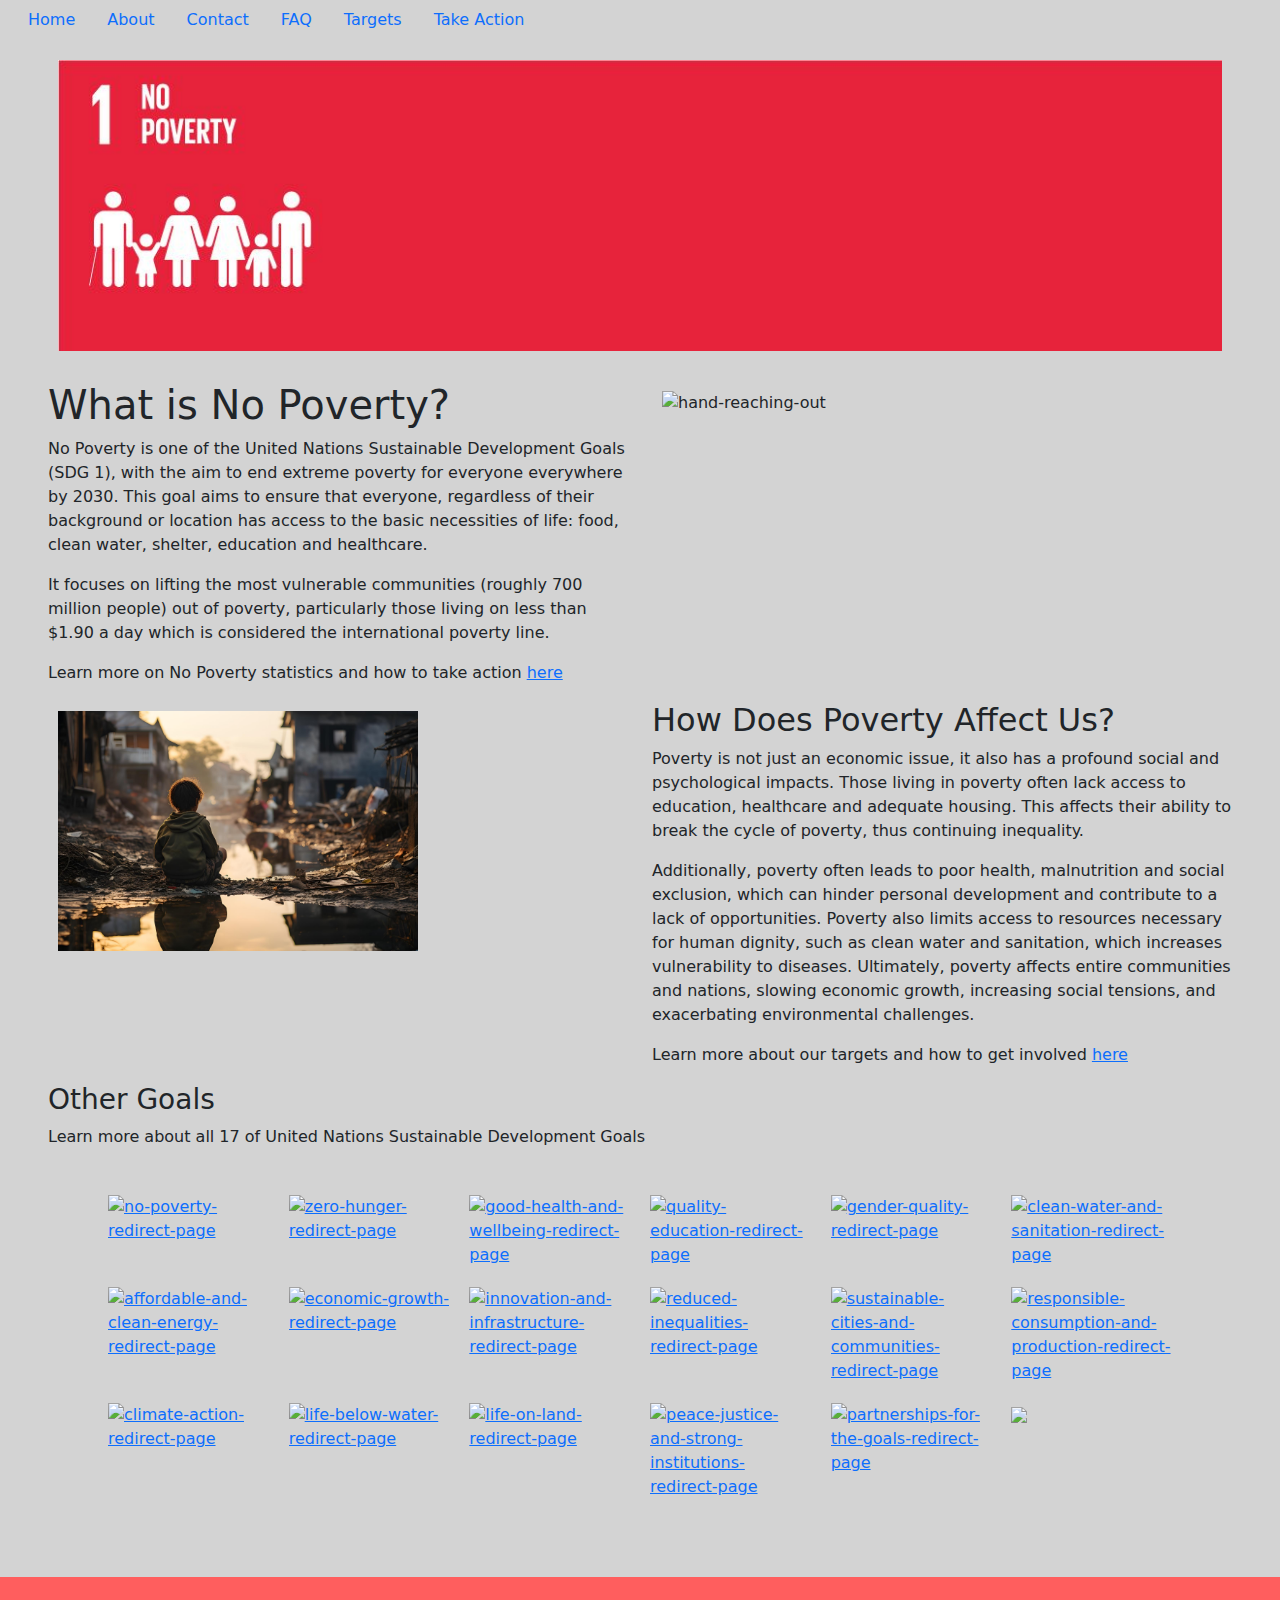
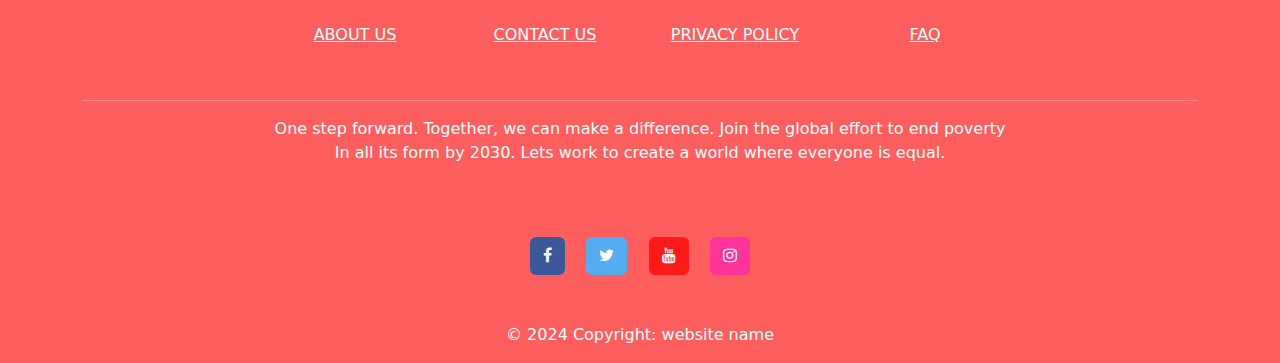
==== commit 08cea18f: "added array and randomisation for feedback form options" ====
--- a/index.html
+++ b/index.html
@@ -75,7 +75,7 @@
 							<p>It focuses on lifting the most vulnerable communities (roughly 700 million people) out of poverty, particularly those living on less than $1.90 a day which is considered the international poverty line.</p>
 							<p>Learn more on No Poverty statistics and how to take action <a href="takeaction.html">here</a></p>
 						</div>
-						<div class="col-md-6>
+						<div class="col-md-6">
 							<img src ="images/overview-poverty1.jpg" alt="hand-reaching-out">
 						</div>
 					</div>
@@ -358,6 +358,6 @@
 				<div class="text-center p-3">© 2024 Copyright: website name
 				</div>
 			</footer> <!-- DENISE (END OF FOOTER) --> 
-		</main>
+		
 	</body>
 </html>
--- a/style.css
+++ b/style.css
@@ -1,7 +1,7 @@
 main{ /* Create equal spacing on left & right, limiting to 1200px */
 	margin-right: auto;
 	margin-left: auto; 
-	max-width: 1000px; 
+	max-width: 1500px; 
 	background-color: lightgrey;
 }
 
@@ -21,8 +21,6 @@
 .indexcontainer-fluid .row{
 	overflow: hidden;
 }
-
-
 
 #indexcontainers img {
   width: 380px;
@@ -117,6 +115,7 @@
 		.goals_list img {
            width: 160px;
         }
+
 		.goals_list{/*fix later*/
 			display: flex;
 			flex-direction: column;
@@ -125,6 +124,7 @@
 		}
 		
 	}
+
     /*FAQ PAGE*/
 	.required{
 		color: red;
@@ -134,14 +134,7 @@
 		background-color: lightgrey;
 		width: 700px;
 	}
-	/*
-
-	.faq_container { this will cause issues on mobile view
-	   margin:0 auto;
-	   width:960px; 
-	}
-
-	*/
+	
 	.accordion{
 		max-width: 1000px;
 		/*center?*/
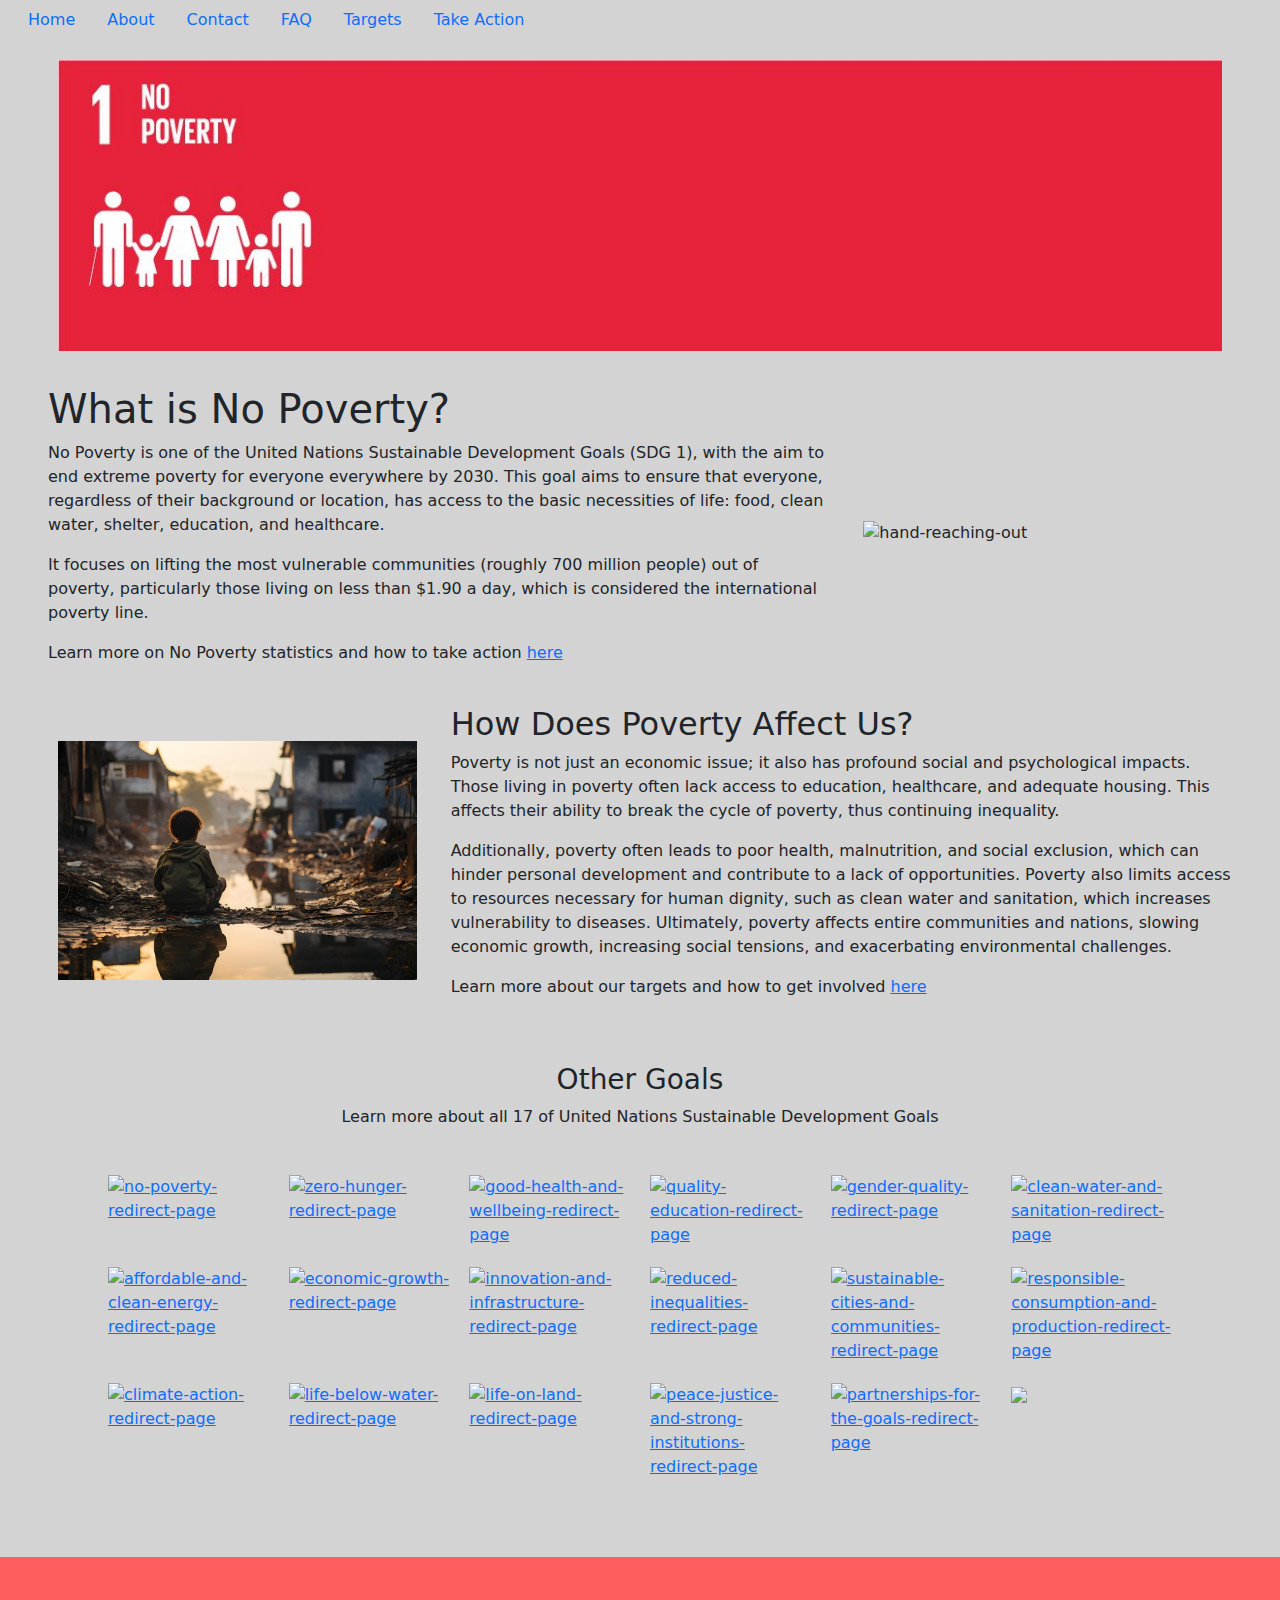
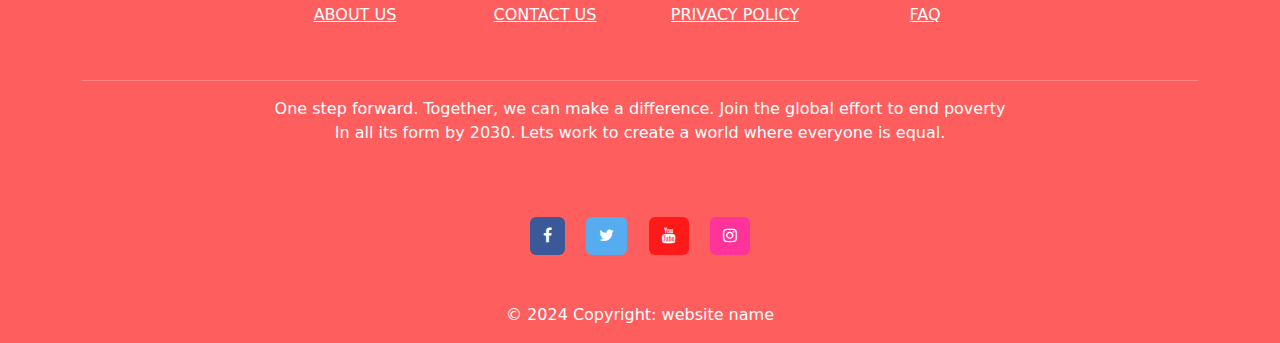
==== commit fd24e900: "updated faq form layout" ====
--- a/index.html
+++ b/index.html
@@ -61,46 +61,45 @@
 
 			<!-- DENISE (END OF NAV BAR) -->
 			
-			<div class="indexcontainer-fluid px-4 px-md-5">
+			<div class="container-fluid px-4 px-md-5">
 				<!-- BANNER IMAGE HERE -->
-				<img src="images/banners/noPovertyBanner.jpg" alt ="noPovertyBanner" class="overviewBanner">
+				<img src="images/banners/noPovertyBanner.jpg" alt="noPovertyBanner" class="img-fluid w-100 overviewBanner mb-4">
 				
-				<div id="indexcontainers"><!-- 2 containers?? -->
-					<div class="row">
-						
-						<div class="col-md-6">
+				<div id="indexcontainers">
+					<!-- First Row -->
+					<div class="row align-items-center mb-4">
+						<div class="col-lg-8">
 							<h1>What is No Poverty?</h1>
-							<p>No Poverty is one of the United Nations Sustainable Development Goals (SDG 1), with the aim to end extreme poverty for everyone everywhere by 2030. This goal aims to ensure that everyone, regardless of their background or location has access to the basic necessities of life: food, clean water, shelter, education and healthcare.</p>
-							
-							<p>It focuses on lifting the most vulnerable communities (roughly 700 million people) out of poverty, particularly those living on less than $1.90 a day which is considered the international poverty line.</p>
+							<p>No Poverty is one of the United Nations Sustainable Development Goals (SDG 1), with the aim to end extreme poverty for everyone everywhere by 2030. This goal aims to ensure that everyone, regardless of their background or location, has access to the basic necessities of life: food, clean water, shelter, education, and healthcare.</p>
+							<p>It focuses on lifting the most vulnerable communities (roughly 700 million people) out of poverty, particularly those living on less than $1.90 a day, which is considered the international poverty line.</p>
 							<p>Learn more on No Poverty statistics and how to take action <a href="takeaction.html">here</a></p>
 						</div>
-						<div class="col-md-6">
-							<img src ="images/overview-poverty1.jpg" alt="hand-reaching-out">
-						</div>
-					</div>
-				
-					<div class="row">
-						<div class="col-md-6">
-							<img src ="images/overview-poverty2.jpg" alt="child-in-poverty">
-						</div>
-						
-						<div class="col-md-6">
+						<div class="col-lg-4">
+							<img src="images/overview-poverty1.jpg" alt="hand-reaching-out" class="img-fluid rounded">
+						</div>
+					</div>
+					
+					<!-- Second Row -->
+					<div class="row align-items-center mb-4">
+						<div class="col-lg-4">
+							<img src="images/overview-poverty2.jpg" alt="child-in-poverty" class="img-fluid rounded">
+						</div>
+						<div class="col-lg-8">
 							<h2>How Does Poverty Affect Us?</h2>
-							<p>Poverty is not just an economic issue, it also has a profound social and psychological impacts. Those living in poverty often lack access to education, healthcare and adequate housing. This affects their ability to break the cycle of poverty, thus continuing inequality. </p>
-						
-							<p>Additionally, poverty often leads to poor health, malnutrition and social exclusion, which can hinder personal development and contribute to a lack of opportunities. Poverty also limits access to resources necessary for human dignity, such as clean water and sanitation, which increases vulnerability to diseases. Ultimately, poverty affects entire communities and nations, slowing economic growth, increasing social tensions, and exacerbating environmental challenges.</p>
-							
+							<p>Poverty is not just an economic issue; it also has profound social and psychological impacts. Those living in poverty often lack access to education, healthcare, and adequate housing. This affects their ability to break the cycle of poverty, thus continuing inequality.</p>
+							<p>Additionally, poverty often leads to poor health, malnutrition, and social exclusion, which can hinder personal development and contribute to a lack of opportunities. Poverty also limits access to resources necessary for human dignity, such as clean water and sanitation, which increases vulnerability to diseases. Ultimately, poverty affects entire communities and nations, slowing economic growth, increasing social tensions, and exacerbating environmental challenges.</p>
 							<p>Learn more about our targets and how to get involved <a href="targets.html">here</a></p>
-
-						</div>
-					</div>
-				</div>
-
-				<!--section tag?-->
-				<h3>Other Goals</h3>
-				<p>Learn more about all 17 of United Nations Sustainable Development Goals</p>
-			</div>	
+						</div>
+					</div>
+				</div>
+			
+				<!-- Other Goals Section -->
+				<div class="text-center mt-5">
+					<h3>Other Goals</h3>
+					<p>Learn more about all 17 of United Nations Sustainable Development Goals</p>
+				</div>
+			</div>
+			
 
 			<div class="goalscontainer">
 				<div class="row">
--- a/style.css
+++ b/style.css
@@ -112,9 +112,6 @@
 	
 	/*center goal boxes*/
 	@media (max-width: 750px) {
-		.goals_list img {
-           width: 160px;
-        }
 
 		.goals_list{/*fix later*/
 			display: flex;
@@ -130,14 +127,12 @@
 		color: red;
 	}
 
-	#feedbackForm{
-		background-color: lightgrey;
-		width: 700px;
-	}
 	
+
 	.accordion{
-		max-width: 1000px;
-		/*center?*/
+		max-width: 1200px;
+		margin: auto;/*center?*/
+		padding: 5px;
 	}
 	
 	.accordion-item .accordion-button:first-of-type {
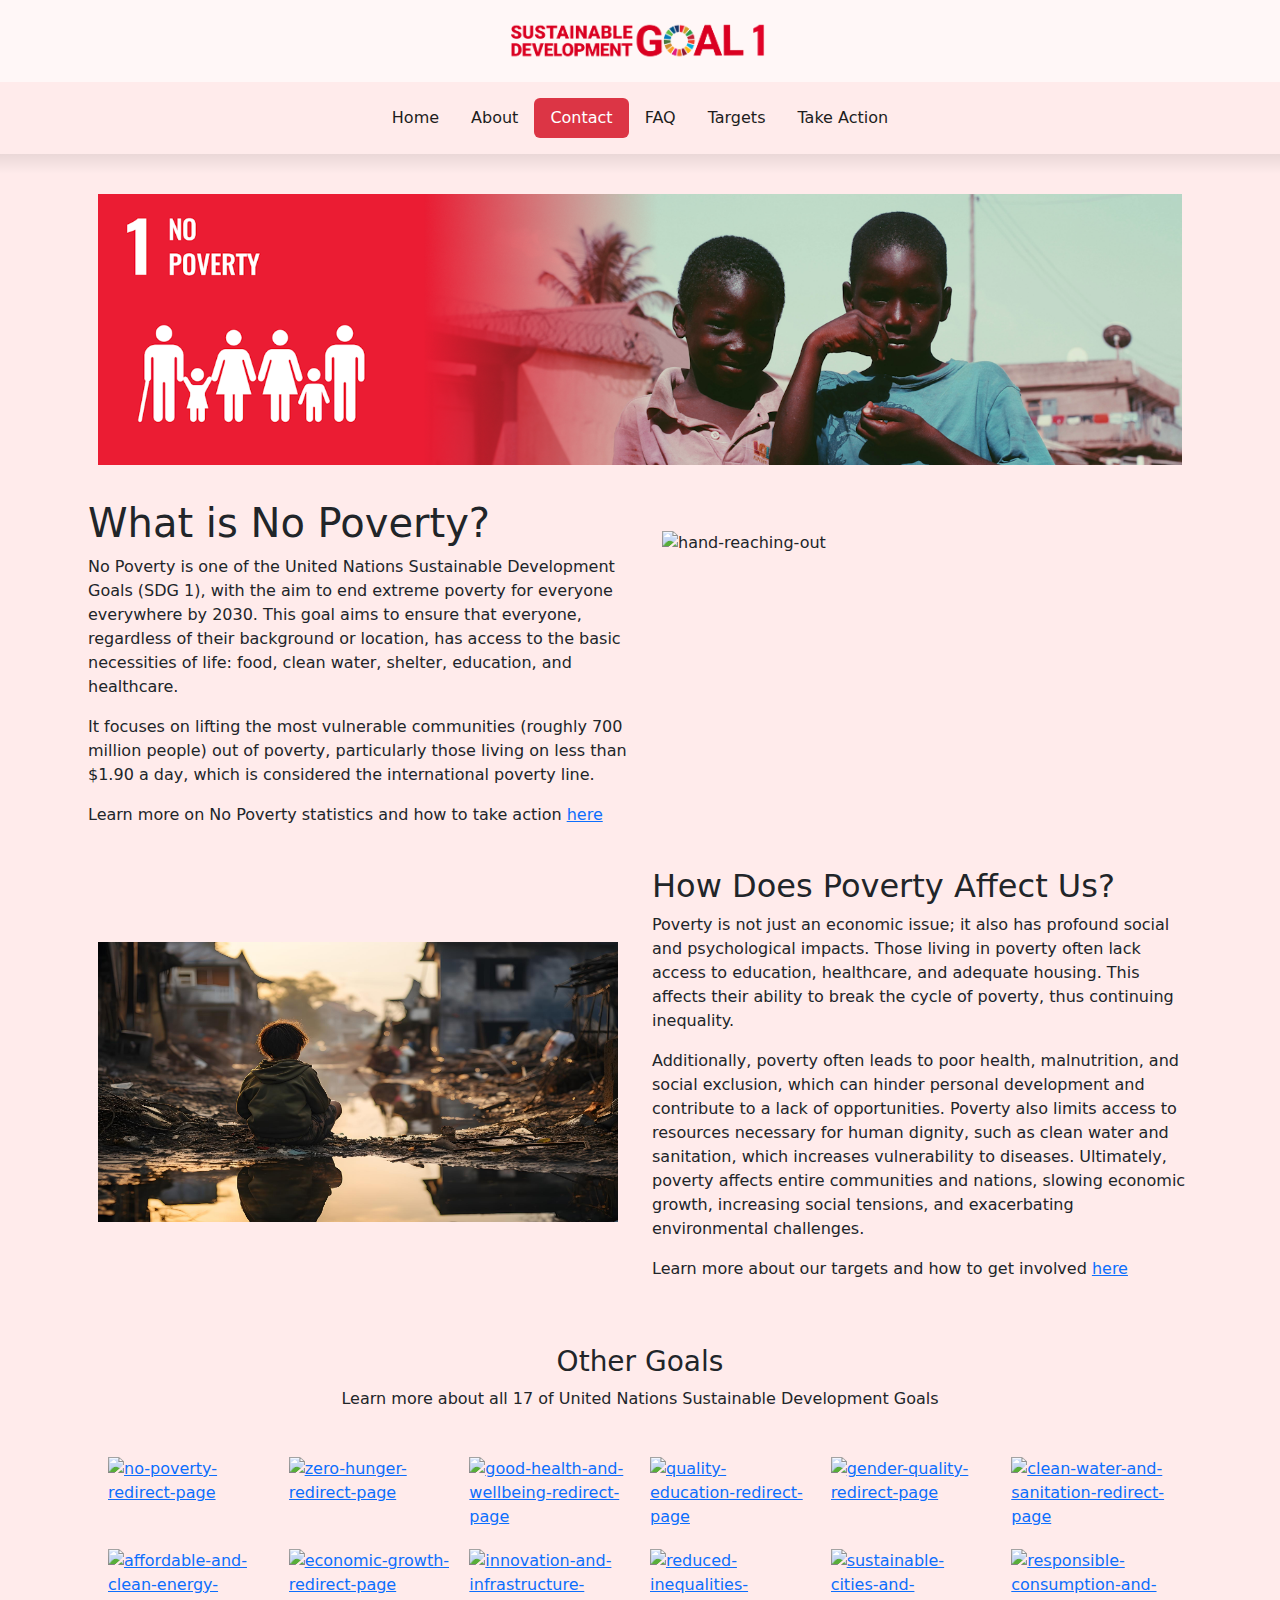
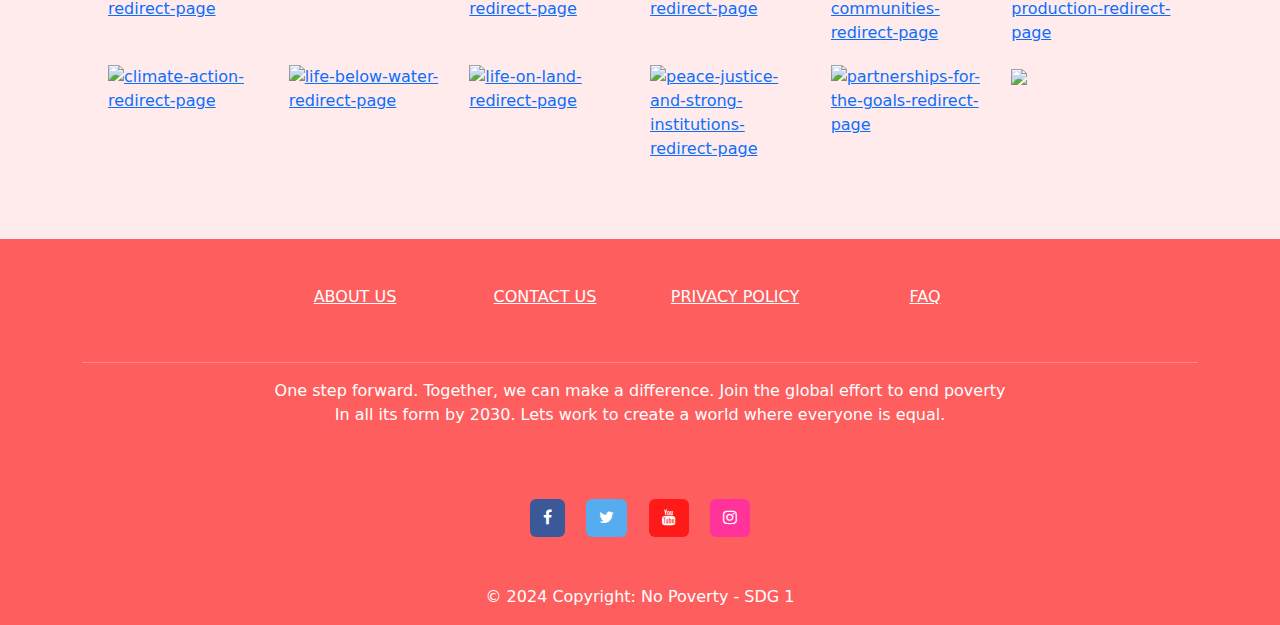
==== commit 8e2fafb5: "updated homepage navigation bar" ====
--- a/index.html
+++ b/index.html
@@ -16,7 +16,7 @@
 		<link href="https://maxcdn.bootstrapcdn.com/font-awesome/4.4.0/css/font-awesome.min.css" rel="stylesheet"/>
 
 		<!--below bootstrap link-->
-		<link href="style.css" rel="stylesheet">
+		<link href="primary.css" rel="stylesheet">
 		<script src="script.js"></script>
 
 		<meta name="viewport" content="width=device-width, initial-scale=1.0">
@@ -25,66 +25,62 @@
 		<!--keywords for search engines-->
 		<meta name="keywords" content="description"><!--ADD!!!!!!!!!!-->
 		<meta name="author" content="Name"><!--enter name--><!--ADD!!!!!!!!!!-->
-		<meta name="description" content = "A simple webpage on ....."><!--ADD!!!!!!!!!!-->
-		
-	</head>
-	<!-- DENISE (END OF HEAD LINKS) -->
-	
-	<body>
-		<main>
-			<!-- DENISE (NAV BAR) -->
-			<!-- container holding nav bar -->
-			<div class="container-fluid">
-				<!-- navigation Bar -->		
-				<ul class="nav">
-					<li class="nav-item">
-						<a class="nav-link active" aria-current="page" href="index.html">Home
-						</a>
-					</li>
-					<li class="nav-item">
-						<a class="nav-link" href="about.html">About</a>
-					</li>
-					<li class="nav-item">
-					<a class="nav-link" href="contact.html">Contact</a>
-					</li>
-					<li class="nav-item">
-						<a class="nav-link" href="faq.html">FAQ</a>
-					</li>
-					<li class="nav-item">
-						<a class="nav-link" href="targets.html">Targets</a>
-					</li>
-					<li class="nav-item">
-						<a class="nav-link" href="takeaction.html">Take Action</a>
-					</li>
-				</ul>
-			</div>
-
-			<!-- DENISE (END OF NAV BAR) -->
-			
+    </head>
+    
+    <body>
+        <nav> <!-- header & navigation bar @Daniel Shlusaver-->
+            <div id="nav-logo-container"> <!-- custom div needed for full width bg colour change -->
+                <div class="container p-3"> <!-- bootstrap container to limit content width -->
+                    <div class="container d-flex align-items-center justify-content-center">
+                        <img id="emblem" src="images/emblem.png" alt="Sustainable Development Goal 1 Emblem Logo"> <!-- logo emblem -->
+                    </div>
+                </div>
+            </div>
+
+            <div id="nav-pills-container">
+                <div class="container" id="nav-pills">
+                    <header class="d-flex justify-content-center py-3">
+                        <ul class="nav nav-pills">
+                            <li class="nav-item"><a href="index.html" class="nav-link button-text">Home</a></li>
+                            <li class="nav-item"><a href="about.html" class="nav-link button-text">About</a></li>
+                            <li class="nav-item"><a href="contact.html" class="nav-link active" aria-current="page">Contact</a></li>
+                            <li class="nav-item"><a href="faq.html" class="nav-link button-text">FAQ</a></li>
+                            <li class="nav-item"><a href="targets.html" class="nav-link button-text">Targets</a></li>
+                            <li class="nav-item"><a href="takeaction.html" class="nav-link button-text">Take Action</a></li>
+                        </ul>
+                    </header>
+                </div>
+            </div>
+
+            <div class="divider-bar"></div>
+        </nav>
+        
+        <main> <!-- main tag where all the content of the page will go -->
+				
 			<div class="container-fluid px-4 px-md-5">
 				<!-- BANNER IMAGE HERE -->
-				<img src="images/banners/noPovertyBanner.jpg" alt="noPovertyBanner" class="img-fluid w-100 overviewBanner mb-4">
+				<img src="images/banners/homebanner.png" alt="noPovertyBanner" class="img-fluid w-100 overviewBanner mb-4">
 				
 				<div id="indexcontainers">
 					<!-- First Row -->
 					<div class="row align-items-center mb-4">
-						<div class="col-lg-8">
+						<div class="col-lg-6">
 							<h1>What is No Poverty?</h1>
 							<p>No Poverty is one of the United Nations Sustainable Development Goals (SDG 1), with the aim to end extreme poverty for everyone everywhere by 2030. This goal aims to ensure that everyone, regardless of their background or location, has access to the basic necessities of life: food, clean water, shelter, education, and healthcare.</p>
 							<p>It focuses on lifting the most vulnerable communities (roughly 700 million people) out of poverty, particularly those living on less than $1.90 a day, which is considered the international poverty line.</p>
 							<p>Learn more on No Poverty statistics and how to take action <a href="takeaction.html">here</a></p>
 						</div>
-						<div class="col-lg-4">
-							<img src="images/overview-poverty1.jpg" alt="hand-reaching-out" class="img-fluid rounded">
+						<div class="col-lg-6">
+							<img class="container-image img-fluid w-100" src="images/overview-poverty1.jpg" alt="hand-reaching-out" class="img-fluid rounded">
 						</div>
 					</div>
 					
 					<!-- Second Row -->
 					<div class="row align-items-center mb-4">
-						<div class="col-lg-4">
-							<img src="images/overview-poverty2.jpg" alt="child-in-poverty" class="img-fluid rounded">
-						</div>
-						<div class="col-lg-8">
+						<div class="col-lg-6">
+							<img class="container-image img-fluid w-100" src="images/overview-poverty2.jpg" alt="child-in-poverty" class="img-fluid rounded">
+						</div>
+						<div class="col-lg-6">
 							<h2>How Does Poverty Affect Us?</h2>
 							<p>Poverty is not just an economic issue; it also has profound social and psychological impacts. Those living in poverty often lack access to education, healthcare, and adequate housing. This affects their ability to break the cycle of poverty, thus continuing inequality.</p>
 							<p>Additionally, poverty often leads to poor health, malnutrition, and social exclusion, which can hinder personal development and contribute to a lack of opportunities. Poverty also limits access to resources necessary for human dignity, such as clean water and sanitation, which increases vulnerability to diseases. Ultimately, poverty affects entire communities and nations, slowing economic growth, increasing social tensions, and exacerbating environmental challenges.</p>
@@ -275,88 +271,75 @@
 					</div>
 				</div>
 			</div>
-
-			<!--DENISE (FOOTER) -->
-			<footer class="text-center text-white">
+           
+        </main>
+
+        <footer class="text-center text-white"> <!-- DENISE (FOOTER) -->
+			<div class="container"> <!-- Grid container -->
+				<section class="mt-5"> <!-- Section for links -->
+					<div class="row text-center d-flex justify-content-center pt-5"> <!-- Grid row-->
+						<div class="col-md-2"> <!-- Grid column -->
+							<h6 class="text-uppercase font-weight-bold">
+								<a href="about.html" class="text-white">About Us</a>
+							</h6>
+						</div>
+
+						<div class="col-md-2"> <!-- Grid column -->
+							<h6 class="text-uppercase font-weight-bold">
+								<a href="contact.html" class="text-white">Contact Us</a>
+							</h6>
+						</div> <!-- END OF Grid column -->
+
+						<div class="col-md-2"> <!-- Grid column -->
+							<h6 class="text-uppercase font-weight-bold">
+								<a href="#!" class="text-white">Privacy Policy</a>
+							</h6>
+						</div> <!-- END OF Grid column -->
 			
-				<!-- Grid container -->
-				<div class="container"> 
-
-					<!-- Section for links -->
-					<section class="mt-5"> 
-						<!-- Grid row-->
-						<div class="row text-center d-flex justify-content-center pt-5">
-							<!-- Grid column -->
-							<div class="col-md-2">
-								<h6 class="text-uppercase font-weight-bold">
-									<a href="about.html" class="text-white">About Us</a>
-								</h6>
-							</div><!-- END OF Grid column -->
-					
-							<!-- Grid column -->
-							<div class="col-md-2">
-								<h6 class="text-uppercase font-weight-bold">
-									<a href="contact.html" class="text-white">Contact Us</a>
-								</h6>
-							</div><!-- END OF Grid column -->
-
-							<!-- Grid column -->
-							<div class="col-md-2">
-								<h6 class="text-uppercase font-weight-bold">
-									<a href="#!" class="text-white">Privacy Policy</a>
-								</h6>
-							</div><!-- END OF Grid column -->
-				
-							<!-- Grid column -->
-							<div class="col-md-2">
-								<h6 class="text-uppercase font-weight-bold">
-									<a href="faq.html" class="text-white">FAQ</a>
-								</h6>
-							</div> <!-- END OF Grid column -->
-
-						</div> <!-- END OF Grid row-->
-					</section><!-- END OF Section: Links -->
-
-					<hr class="mt-5"><!--horizontal line-->
-
-					<!-- Section: Text OPTIONAL!!!! -->
-					<section class="mb-5">
-						<div class="row d-flex justify-content-center">
-							<div class="col-lg-8">
-								<p>One step forward. Together, we can make a difference. Join the global effort to end poverty In all its form by 2030. Lets work to create a world where everyone is equal.
-								</p>
-							</div>
-						</div>
-					</section>
-
-					<section class="mb-4"> <!-- Section: Social -->
-						<!-- Facebook -->
-						<a data-mdb-ripple-init class="btn text-white btn-floating m-2 btn-facebook" href="#!" role="button">
-							<i class="fa fa-facebook-f"></i>
-						</a>
-						
-						<!-- Twitter -->
-						<a data-mdb-ripple-init class="btn text-white btn-floating m-2 btn-twitter" href="#!" role="button">
-							<i class="fa fa-twitter"></i>
-						</a>
-
-						<!-- Youtube -->
-						<a data-mdb-ripple-init class="btn text-white btn-floating m-2 btn-youtube" href="#!" role="button">
-							<i class="fa fa-youtube"></i>
-						</a>
-
-						<!-- Instagram -->
-						<a data-mdb-ripple-init class="btn text-white btn-floating m-2 btn-instagram" href="#!" role="button">
-							<i class="fa fa-instagram"></i>
-						</a>
-					</section>
-				</div><!-- Grid container -->
-				
-				<!-- Copyright -->
-
-				<div class="text-center p-3">© 2024 Copyright: website name
-				</div>
-			</footer> <!-- DENISE (END OF FOOTER) --> 
-		
-	</body>
-</html>
+						<div class="col-md-2"> <!-- Grid column -->
+							<h6 class="text-uppercase font-weight-bold">
+								<a href="faq.html" class="text-white">FAQ</a>
+							</h6>
+						</div> <!-- END OF Grid column -->
+					</div> <!-- END OF Grid row-->
+				</section> <!-- END OF Section: Links -->
+
+				<hr class="mt-5"> <!--horizontal line-->
+
+				<section class="mb-5"> <!-- Section: Text OPTIONAL!!!! -->
+					<div class="row d-flex justify-content-center">
+						<div class="col-lg-8">
+							<p>One step forward. Together, we can make a difference. Join the global effort to end poverty In all its form by 2030. Lets work to create a world where everyone is equal.
+							</p>
+						</div>
+					</div>
+				</section>
+
+				<section class="mb-4"> <!-- Section: Social -->
+					<!-- Facebook -->
+					<a data-mdb-ripple-init class="btn text-white btn-floating m-2 btn-facebook" href="#!" role="button">
+						<i class="fa fa-facebook-f"></i>
+					</a>
+					
+					<!-- Twitter -->
+					<a data-mdb-ripple-init class="btn text-white btn-floating m-2 btn-twitter" href="#!" role="button">
+						<i class="fa fa-twitter"></i>
+					</a>
+
+					<!-- Youtube -->
+					<a data-mdb-ripple-init class="btn text-white btn-floating m-2 btn-youtube" href="#!" role="button">
+						<i class="fa fa-youtube"></i>
+					</a>
+
+					<!-- Instagram -->
+					<a data-mdb-ripple-init class="btn text-white btn-floating m-2 btn-instagram" href="#!" role="button">
+						<i class="fa fa-instagram"></i>
+					</a>
+				</section>
+			</div> <!-- Grid container -->
+			
+			<!-- Copyright -->
+			<div class="text-center p-3">© 2024 Copyright: No Poverty - SDG 1</div>
+		</footer> <!-- DENISE (END OF FOOTER) --> 
+    </body>
+</html>--- a/primary.css
+++ b/primary.css
@@ -0,0 +1,194 @@
+/* Nav/Header CSS @Daniel Shlusaver */
+
+.divider-bar {
+    width: 100%; /* take up full width of viewport */
+    height: 20px; /* influences gradient height */
+
+    /* sets a linear gradient which flows downwards (to bottom) and applies colour and transparency */
+    background: linear-gradient(to bottom, rgba(0, 0, 0, 0.082), rgba(0, 0, 0, 0));
+}
+
+.nav-pills .nav-item .active:hover,
+.nav-pills .nav-item .active:active,
+.nav-pills .nav-item .active:focus {
+    background-color: rgb(173, 40, 54); /* turns button to darker shade of red when holding down left click */
+    color: rgb(255, 255, 255); /* text colour */
+}
+
+.nav-pills .nav-item .active {
+    background-color: rgb(220, 53, 69); /* default shade of red for active button */
+}
+
+.button-text:hover,.button-text:active, .button-text:focus {
+    color: rgb(160, 125, 125); /* changes text colour */
+}
+
+.button-text {
+    color: rgb(29, 29, 29); /* default text colour */
+}
+
+#nav-logo-container {
+    background-color: rgba(255, 255, 255, 0.6); /* change background colour of container to lightish grey */
+}
+
+.white-bg {
+    background-color: rgb(255, 255, 255); /* just a white background */
+}
+
+#emblem {
+    height: 50px; /* changes height of the emblem logo */
+}
+
+/* Index Page CSS @Denise Balasmeh */
+
+.overviewBanner {
+    width: 100%;
+    height: auto; /* adjusts the height automatically for width height ratio */
+    margin-top: 10px; /*spacing at the top*/
+    margin-bottom: 20px; /*spacing at the bottom*/
+    padding: 10px; /*spacing at the sides*/
+    object-fit: cover; /* avoids stretching the banner image*/
+}
+
+.indexcontainer .row{
+    padding-top: 25px;
+}
+  
+#indexcontainers img {
+    width: auto;
+    height: 300px;
+    padding: 10px;
+    display: block; /*centers image*/
+    margin-left: auto;
+    margin-right: auto;
+}
+
+.goalscontainer {
+    display: flex;
+    flex-direction: column;
+    align-items: center;
+    justify-content: center;
+    width: 100%;
+    flex-wrap: wrap;
+    max-width: 1100px;
+    margin: 0 auto;
+    padding: 20px;
+}
+              
+.goals_list img {
+    width: 110px;  /* Adjust image size */
+}
+
+.goals_list {
+    position: relative;
+    display: inline-block;
+    padding: 10px;
+    border-radius: 5px;
+}
+  
+.goals_list a {
+    display: block;
+    position: relative;
+}
+
+/*START: CHANGE THIS TO JAVASCRIPT*/
+
+.goals_list:hover { 
+    animation: outlineCircle 0.4s ease-in-out forwards; /* Animation applied on hover */
+}
+
+/* The text that will appear inside the image */
+.highlight-text {
+    position: absolute;
+    top: 50%; /* Center the text vertically */
+    left: 50%; /* Center the text horizontally */
+    transform: translate(-50%, -50%); /* Perfect centering */
+    color: white;
+    font-size: 20px;
+    font-weight: bold;
+    padding: 10px 20px;
+    background-color: rgba(0, 0, 0, 0.4); /* Semi-transparent background for contrast */
+    border-radius: 5px;
+    opacity: 0; /* Initially hidden */
+    transition: opacity 0.3s ease, background-color 0.3s ease; /* Smooth transition */
+}
+
+/* Hover effect to make text visible */
+.goals_list:hover .highlight-text {
+    opacity: 1; /* Show the text on hover */
+    background-color: rgba(0, 0, 0, 0.7); /* Darker background when highlighted */
+    animation: slideUp 0.5s ease-out forwards; /* Trigger slide-up animation */
+}
+
+/* Slide-up animation keyframes */
+@keyframes slideUp {0% {
+    transform: translateX(-50%) translateY(50px); /* Start below the image */
+    opacity: 0; /* Start invisible */
+    } 100% {
+        transform: translateX(-50%) translateY(500); /* Slide into place */
+        opacity: 3; /* Fade in */
+    }
+}
+            
+/* Keyframes for the circular outline animation */
+@keyframes outlineCircle {0% {
+    box-shadow: 0 0 0 0 rgba(0, 0, 0, 0.2); /* Initial state: no outline */
+    } 100% {
+        box-shadow: 0 0 0 15px rgba(0, 0, 0, 0.2); /* Final state: circular outline */
+    }
+}
+ /*END*/
+      
+/*center goal boxes*/
+@media (max-width: 750px) {
+    .goals_list img {
+        width: 160px;
+    }
+    .goals_list{/*fix later*/
+        display: flex;
+        flex-direction: column;
+        align-items: center;
+        justify-content: center;
+    }
+}
+
+/* Footer CSS @Denise Balasmeh */
+
+footer {
+    background-color: #ff5e5e; /* CHANGE COLOUR LATER */
+}
+
+.btn-facebook {
+  background-color: #3b5998;
+}
+
+.btn-twitter{
+    background-color:#55acee;
+}
+
+.btn-youtube{
+    background-color:#ff1a1a;
+}
+
+.btn-instagram{
+    background-color: #ff3399;
+}
+
+.btn-facebook:hover, 
+.btn-twitter:hover, 
+.btn-youtube:hover, 
+.btn-instagram:hover {
+    background-color: #000000;
+}
+
+/* Main & Body tag CSS @Daniel Shlusaver */
+
+main {
+    margin-right: auto; /* create equal spacing on left */
+    margin-left: auto; /* create equal spacing on right */
+    max-width: 1200px; /* limit the width to 1200 pixels max */
+}
+
+body {
+    background-color: rgb(255, 235, 235) /* changes overall website background colour */;
+}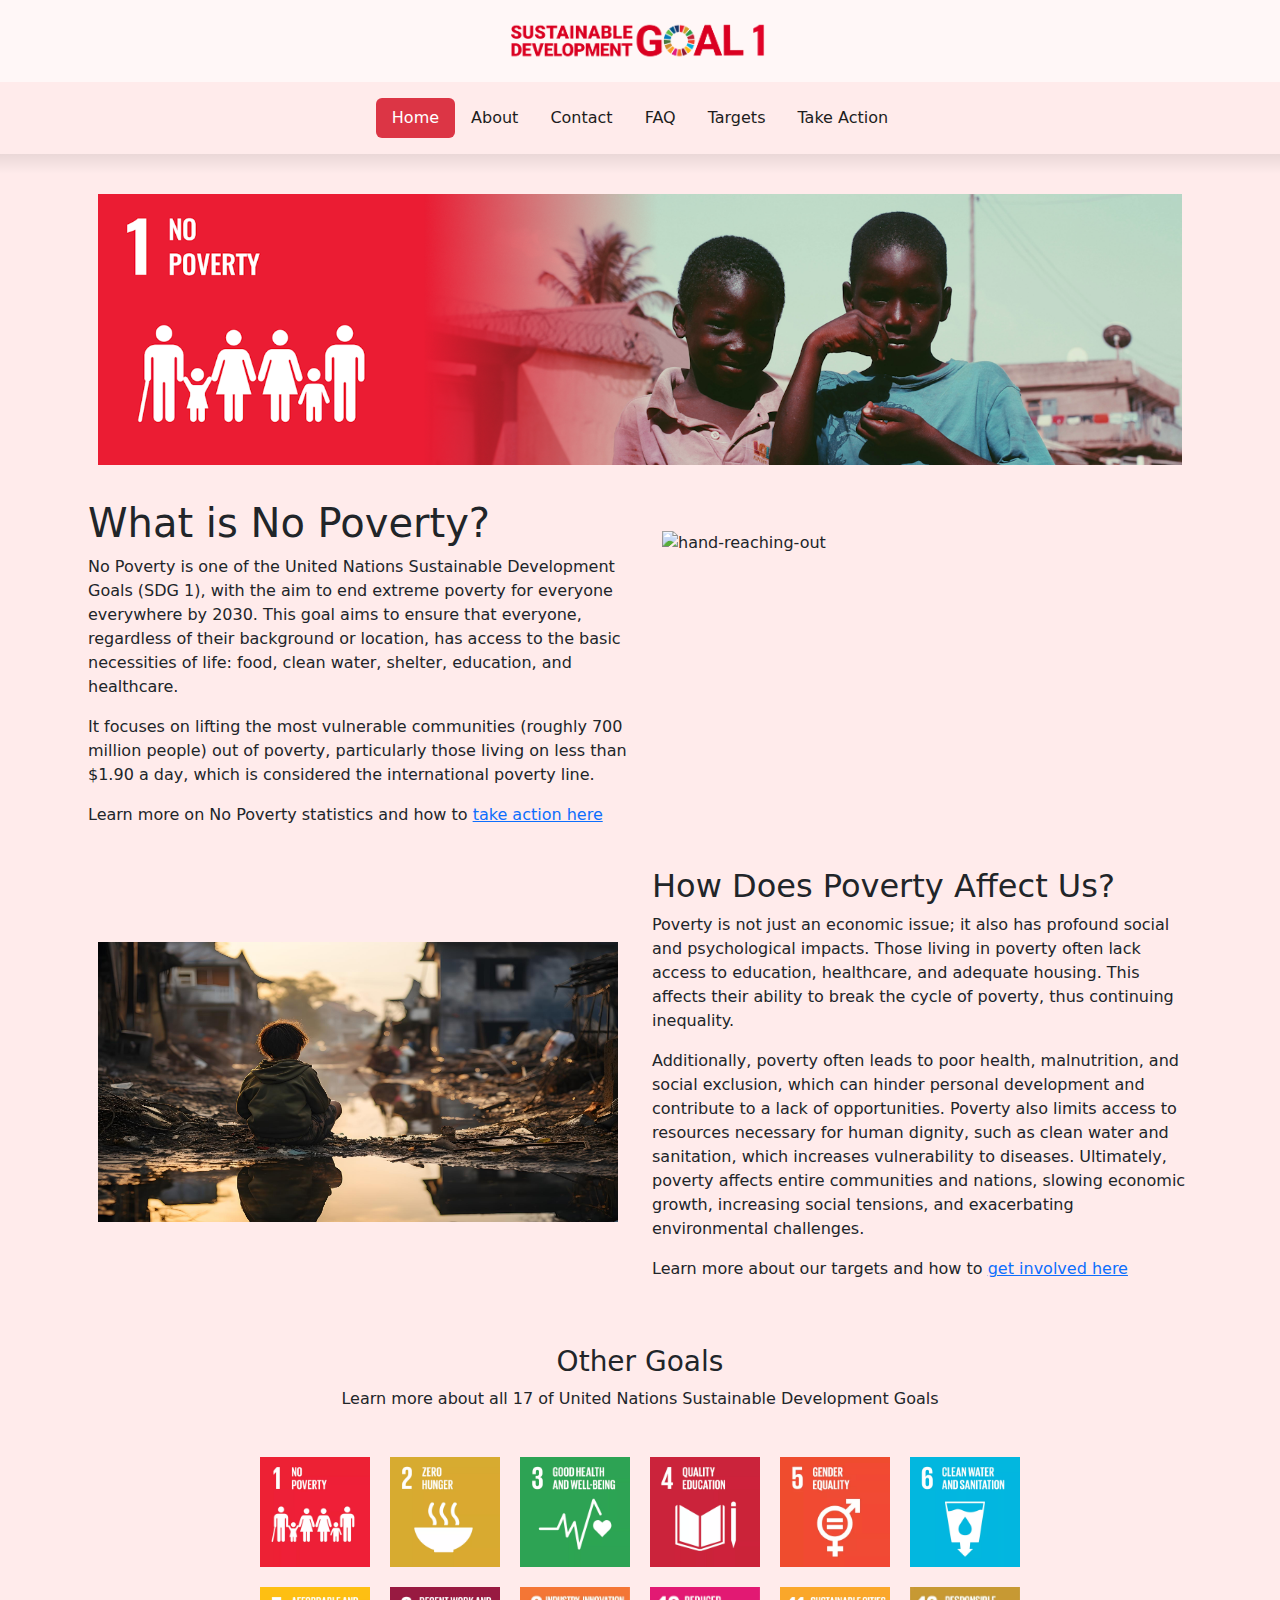
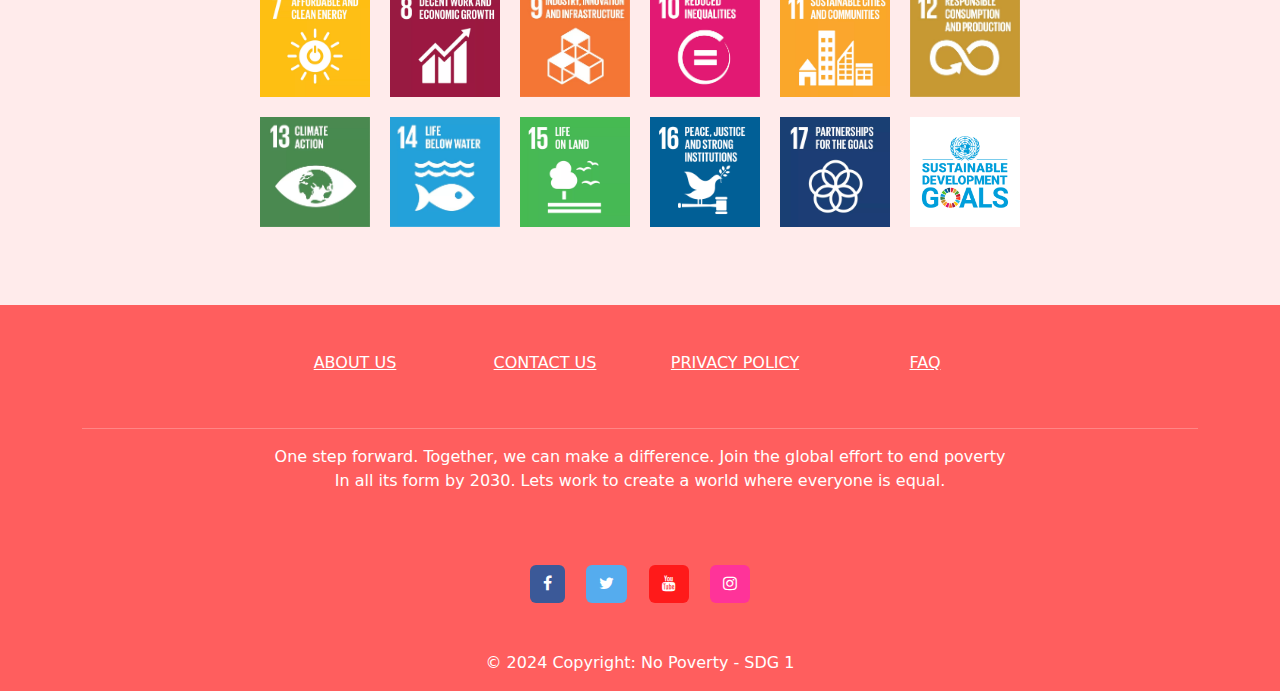
==== commit 01c37b7b: "updated index page image optimisation" ====
--- a/index.html
+++ b/index.html
@@ -3,14 +3,12 @@
 <html lang="en">
 	<head>
 		<title>Home</title><!--HOMEPAGE--><!--ADD!!!!!!!!!!-->
-		<!-- DENISE (HEAD LINKS) -->
 		
 		<!--bootstrap for goals container-->
 		<link href="https://cdn.jsdelivr.net/npm/bootstrap@5.3.3/dist/css/bootstrap.min.css" rel="stylesheet" integrity="sha384-QWTKZyjpPEjISv5WaRU9OFeRpok6YctnYmDr5pNlyT2bRjXh0JMhjY6hW+ALEwIH" crossorigin="anonymous">
+		<script src="https://cdn.jsdelivr.net/npm/bootstrap@5.3.0-alpha1/dist/js/bootstrap.min.js"></script>
+
 		
-		<script src="https://cdn.jsdelivr.net/npm/bootstrap@5.3.0-alpha1/dist/js/bootstrap.min.js"></script>
-
-		<!-- https://sdgacademy.org/goal/life-on-land/ used source code as a reference to build my website ELABORATE -->
 		<!-- FURTHER ADD UR OWN COMMENT ABT THIS REFERENCE CODE TO SHOW FURTHER UNDERSTANDING -->
 		
 		<link href="https://maxcdn.bootstrapcdn.com/font-awesome/4.4.0/css/font-awesome.min.css" rel="stylesheet"/>
@@ -41,9 +39,9 @@
                 <div class="container" id="nav-pills">
                     <header class="d-flex justify-content-center py-3">
                         <ul class="nav nav-pills">
-                            <li class="nav-item"><a href="index.html" class="nav-link button-text">Home</a></li>
+                            <li class="nav-item"><a href="index.html" class="nav-link active" aria-current="page">Home</a></li>
                             <li class="nav-item"><a href="about.html" class="nav-link button-text">About</a></li>
-                            <li class="nav-item"><a href="contact.html" class="nav-link active" aria-current="page">Contact</a></li>
+                            <li class="nav-item"><a href="contact.html" class="nav-link button-text">Contact</a></li>
                             <li class="nav-item"><a href="faq.html" class="nav-link button-text">FAQ</a></li>
                             <li class="nav-item"><a href="targets.html" class="nav-link button-text">Targets</a></li>
                             <li class="nav-item"><a href="takeaction.html" class="nav-link button-text">Take Action</a></li>
@@ -68,7 +66,8 @@
 							<h1>What is No Poverty?</h1>
 							<p>No Poverty is one of the United Nations Sustainable Development Goals (SDG 1), with the aim to end extreme poverty for everyone everywhere by 2030. This goal aims to ensure that everyone, regardless of their background or location, has access to the basic necessities of life: food, clean water, shelter, education, and healthcare.</p>
 							<p>It focuses on lifting the most vulnerable communities (roughly 700 million people) out of poverty, particularly those living on less than $1.90 a day, which is considered the international poverty line.</p>
-							<p>Learn more on No Poverty statistics and how to take action <a href="takeaction.html">here</a></p>
+							<p>Learn more on No Poverty statistics and how to <a href="takeaction.html" id="indexHoverLinkAction">take action here</a>
+							</p>
 						</div>
 						<div class="col-lg-6">
 							<img class="container-image img-fluid w-100" src="images/overview-poverty1.jpg" alt="hand-reaching-out" class="img-fluid rounded">
@@ -84,7 +83,7 @@
 							<h2>How Does Poverty Affect Us?</h2>
 							<p>Poverty is not just an economic issue; it also has profound social and psychological impacts. Those living in poverty often lack access to education, healthcare, and adequate housing. This affects their ability to break the cycle of poverty, thus continuing inequality.</p>
 							<p>Additionally, poverty often leads to poor health, malnutrition, and social exclusion, which can hinder personal development and contribute to a lack of opportunities. Poverty also limits access to resources necessary for human dignity, such as clean water and sanitation, which increases vulnerability to diseases. Ultimately, poverty affects entire communities and nations, slowing economic growth, increasing social tensions, and exacerbating environmental challenges.</p>
-							<p>Learn more about our targets and how to get involved <a href="targets.html">here</a></p>
+							<p>Learn more about our targets and how to <a href="targets.html" id="indexHoverLinkTarget">get involved here</a></p>
 						</div>
 					</div>
 				</div>
@@ -96,14 +95,14 @@
 				</div>
 			</div>
 			
-
-			<div class="goalscontainer">
+			<!-- https://sdgacademy.org/goal/life-on-land/ used source code as a reference to build the skeleton of my grid format-->
+			<div class="goalscontainer"><!--overall container to hold every goal-->
 				<div class="row">
 					<!--1st row-->
-					<div class="col-6 col-md-2 px-0">
+					<div class="col-6 col-md-2 px-0"><!--each goal is 2, 6 goals per row (12 total)-->
 						<div class="goals_list no poverty">
 							<a href="https://sdgacademy.org/goal/no-poverty/">
-								<img src="https://sdgacademy.org/wp-content/uploads/2018/08/goal1.svg" alt="no-poverty-redirect-page">
+								<img src="images/Goals/goal1.png" alt="no-poverty-redirect-page">
 								<span class="highlight-text">Learn More</span> 
 							</a>
 						</div>  
@@ -112,7 +111,7 @@
 					<div class="col-6 col-md-2 px-0">
 						<div class="goals_list zero-hunger">
 							<a href="https://sdgacademy.org/goal/zero-hunger/">
-								<img src="https://sdgacademy.org/wp-content/uploads/2018/08/goal2.svg" alt="zero-hunger-redirect-page">
+								<img src="images/Goals/goal2.png" alt="zero-hunger-redirect-page">
 								<span class="highlight-text">Learn More</span>
 							</a>
 						</div>  
@@ -121,7 +120,7 @@
 					<div class="col-6 col-md-2 px-0">
 						<div class="goals_list good-health-and-well-being">
 							<a href="https://sdgacademy.org/goal/good-health-and-well-being/">
-								<img src="https://sdgacademy.org/wp-content/uploads/2018/08/goal3.svg" alt="good-health-and-wellbeing-redirect-page">
+								<img src="images/Goals/goal3.png" alt="good-health-and-wellbeing-redirect-page">
 								<span class="highlight-text">Learn More</span>
 							</a>
 						</div> 
@@ -130,7 +129,7 @@
 					<div class="col-6 col-md-2 px-0">
 						<div class="goals_list quality-education">
 							<a href="https://sdgacademy.org/goal/quality-education/">
-								<img src="https://sdgacademy.org/wp-content/uploads/2018/08/goal4.svg" alt="quality-education-redirect-page">
+								<img src="images/Goals/goal4.png" alt="quality-education-redirect-page">
 								<span class="highlight-text">Learn More</span>
 							</a>
 						</div> 
@@ -139,7 +138,7 @@
 					<div class="col-6 col-md-2 px-0">
 						<div class="goals_list gender-equality">
 							<a href="https://sdgacademy.org/goal/gender-equality/">
-								<img src="https://sdgacademy.org/wp-content/uploads/2018/08/goal5.svg" alt="gender-quality-redirect-page">
+								<img src="images/Goals/goal5.png" alt="gender-quality-redirect-page">
 								<span class="highlight-text">Learn More</span>
 							</a>
 						</div>
@@ -148,7 +147,7 @@
 					<div class="col-6 col-md-2 px-0">
 						<div class="goals_list clean-water-and-sanitation">
 							<a href="https://sdgacademy.org/goal/clean-water-and-sanitation/">
-								<img src="https://sdgacademy.org/wp-content/uploads/2018/08/goal6.svg" alt="clean-water-and-sanitation-redirect-page">
+								<img src="images/Goals/goal6.png" alt="clean-water-and-sanitation-redirect-page">
 								<span class="highlight-text">Learn More</span>
 							</a>
 						</div>
@@ -160,7 +159,7 @@
 					<div class="col-6 col-md-2 px-0">
 						<div class="goals_list affordable-and-clean-energy">
 							<a href="https://sdgacademy.org/goal/affordable-and-clean-energy/">
-								<img src="https://sdgacademy.org/wp-content/uploads/2018/08/goal7.svg" alt="affordable-and-clean-energy-redirect-page">
+								<img src="images/Goals/goal7.png" alt="affordable-and-clean-energy-redirect-page">
 								<span class="highlight-text">Learn More</span>
 							</a>
 						</div>
@@ -169,7 +168,7 @@
 					<div class="col-6 col-md-2 px-0">
 						<div class="goals_list decent-work-and-economic-growth">
 							<a href="https://sdgacademy.org/goal/decent-work-and-economic-growth/">
-								<img src="https://sdgacademy.org/wp-content/uploads/2018/08/goal8.svg" alt="economic-growth-redirect-page">
+								<img src="images/Goals/goal8.png" alt="economic-growth-redirect-page">
 								<span class="highlight-text">Learn More</span>
 							</a>
 						</div>
@@ -178,7 +177,7 @@
 					<div class="col-6 col-md-2 px-0">
 						<div class="goals_list industry-innovation-and-infrastructure">
 							<a href="https://sdgacademy.org/goal/industry-innovation-and-infrastructure/">
-								<img src="https://sdgacademy.org/wp-content/uploads/2018/08/goal9.svg" alt="innovation-and-infrastructure-redirect-page">
+								<img src="images/Goals/goal9.png" alt="innovation-and-infrastructure-redirect-page">
 								<span class="highlight-text">Learn More</span>
 							</a>
 						</div>
@@ -187,7 +186,7 @@
 					<div class="col-6 col-md-2 px-0">
 						<div class="goals_list reduced-inequalities">
 							<a href="https://sdgacademy.org/goal/reduced-inequalities/">
-								<img src="https://sdgacademy.org/wp-content/uploads/2018/08/goal10.svg" alt="reduced-inequalities-redirect-page">
+								<img src="images/Goals/goal10.png" alt="reduced-inequalities-redirect-page">
 								<span class="highlight-text">Learn More</span>
 							</a>
 						</div> 
@@ -196,7 +195,7 @@
 					<div class="col-6 col-md-2 px-0">
 						<div class="goals_list sustainable-cities-and-communities">
 							<a href="https://sdgacademy.org/goal/sustainable-cities-and-communities/">
-								<img src="https://sdgacademy.org/wp-content/uploads/2018/08/goal11.svg" alt="sustainable-cities-and-communities-redirect-page">
+								<img src="images/Goals/goal11.png" alt="sustainable-cities-and-communities-redirect-page">
 								<span class="highlight-text">Learn More</span>
 							</a>
 						</div> 
@@ -205,7 +204,7 @@
 					<div class="col-6 col-md-2 px-0">
 						<div class="goals_list responsible-consumption-and-production">
 							<a href="https://sdgacademy.org/goal/responsible-consumption-and-production/">
-								<img src="https://sdgacademy.org/wp-content/uploads/2018/08/goal12.svg" alt="responsible-consumption-and-production-redirect-page">
+								<img src="images/Goals/goal12.png" alt="responsible-consumption-and-production-redirect-page">
 								<span class="highlight-text">Learn More</span>
 							</a>
 						</div>  
@@ -218,7 +217,7 @@
 					<div class="col-6 col-md-2 px-0">
 						<div class="goals_list climate-action">
 							<a href="https://sdgacademy.org/goal/climate-action/">
-								<img src="https://sdgacademy.org/wp-content/uploads/2018/08/goal13.svg" alt="climate-action-redirect-page">
+								<img src="images/Goals/goal13.png" alt="climate-action-redirect-page">
 								<span class="highlight-text">Learn More</span>
 							</a>
 						</div>  
@@ -227,7 +226,7 @@
 					<div class="col-6 col-md-2 px-0">
 						<div class="goals_list life-below-water">
 							<a href="https://sdgacademy.org/goal/life-below-water/">
-								<img src="https://sdgacademy.org/wp-content/uploads/2018/08/goal14.svg" alt="life-below-water-redirect-page">
+								<img src="images/Goals/goal14.png" alt="life-below-water-redirect-page">
 								<span class="highlight-text">Read More</span>
 							</a>
 						</div> 
@@ -236,7 +235,7 @@
 					<div class="col-6 col-md-2 px-0">
 						<div class="goals_list life-on-land">
 							<a href="https://sdgacademy.org/goal/life-on-land/">
-								<img src="https://sdgacademy.org/wp-content/uploads/2018/08/goal15.svg" alt="life-on-land-redirect-page">
+								<img src="images/Goals/goal15.png" alt="life-on-land-redirect-page">
 								<span class="highlight-text">Learn More</span>
 							</a>
 						</div>
@@ -245,7 +244,7 @@
 					<div class="col-6 col-md-2 px-0">
 						<div class="goals_list peace-justice-and-strong-institutions">
 							<a href="https://sdgacademy.org/goal/peace-justice-and-strong-institutions/">
-								<img src="https://sdgacademy.org/wp-content/uploads/2018/08/goal16.svg" alt="peace-justice-and-strong-institutions-redirect-page">
+								<img src="images/Goals/goal16.png" alt="peace-justice-and-strong-institutions-redirect-page">
 								<span class="highlight-text">Learn More</span>
 							</a>
 						</div> 
@@ -254,7 +253,7 @@
 					<div class="col-6 col-md-2 px-0">
 						<div class="goals_list partnerships-for-the-goals">
 							<a href="https://sdgacademy.org/goal/partnerships-for-the-goals/">
-								<img src="https://sdgacademy.org/wp-content/uploads/2018/08/goal17.svg" alt="partnerships-for-the-goals-redirect-page">
+								<img src="images/Goals/goal17.png" alt= "partnerships-for-the-goals-redirect-page">
 								
 								<span class="highlight-text">Learn More</span>
 							</a>
@@ -264,7 +263,7 @@
 					<div class="col-6 col-md-2 px-0"><!--CHANGE!!!!-->
 						<div class="goals_list">
 							<a href="https://sdgacademy.org/goal/no-poverty/">
-								<img src="https://www.un.org/sustainabledevelopment/wp-content/uploads/2020/01/SDG-Logo_widget.png">
+								<img src="images/Goals/SDG-OfficialLogo.png" alt="SDG-Official-Logo">
 								<span class="highlight-text">Read More...</span>
 							</a>
 						</div>  
--- a/primary.css
+++ b/primary.css
@@ -91,8 +91,6 @@
     position: relative;
 }
 
-/*START: CHANGE THIS TO JAVASCRIPT*/
-
 .goals_list:hover { 
     animation: outlineCircle 0.4s ease-in-out forwards; /* Animation applied on hover */
 }
@@ -136,6 +134,11 @@
     } 100% {
         box-shadow: 0 0 0 15px rgba(0, 0, 0, 0.2); /* Final state: circular outline */
     }
+}
+
+.feedbackForm{
+    background-color: white;
+
 }
  /*END*/
       
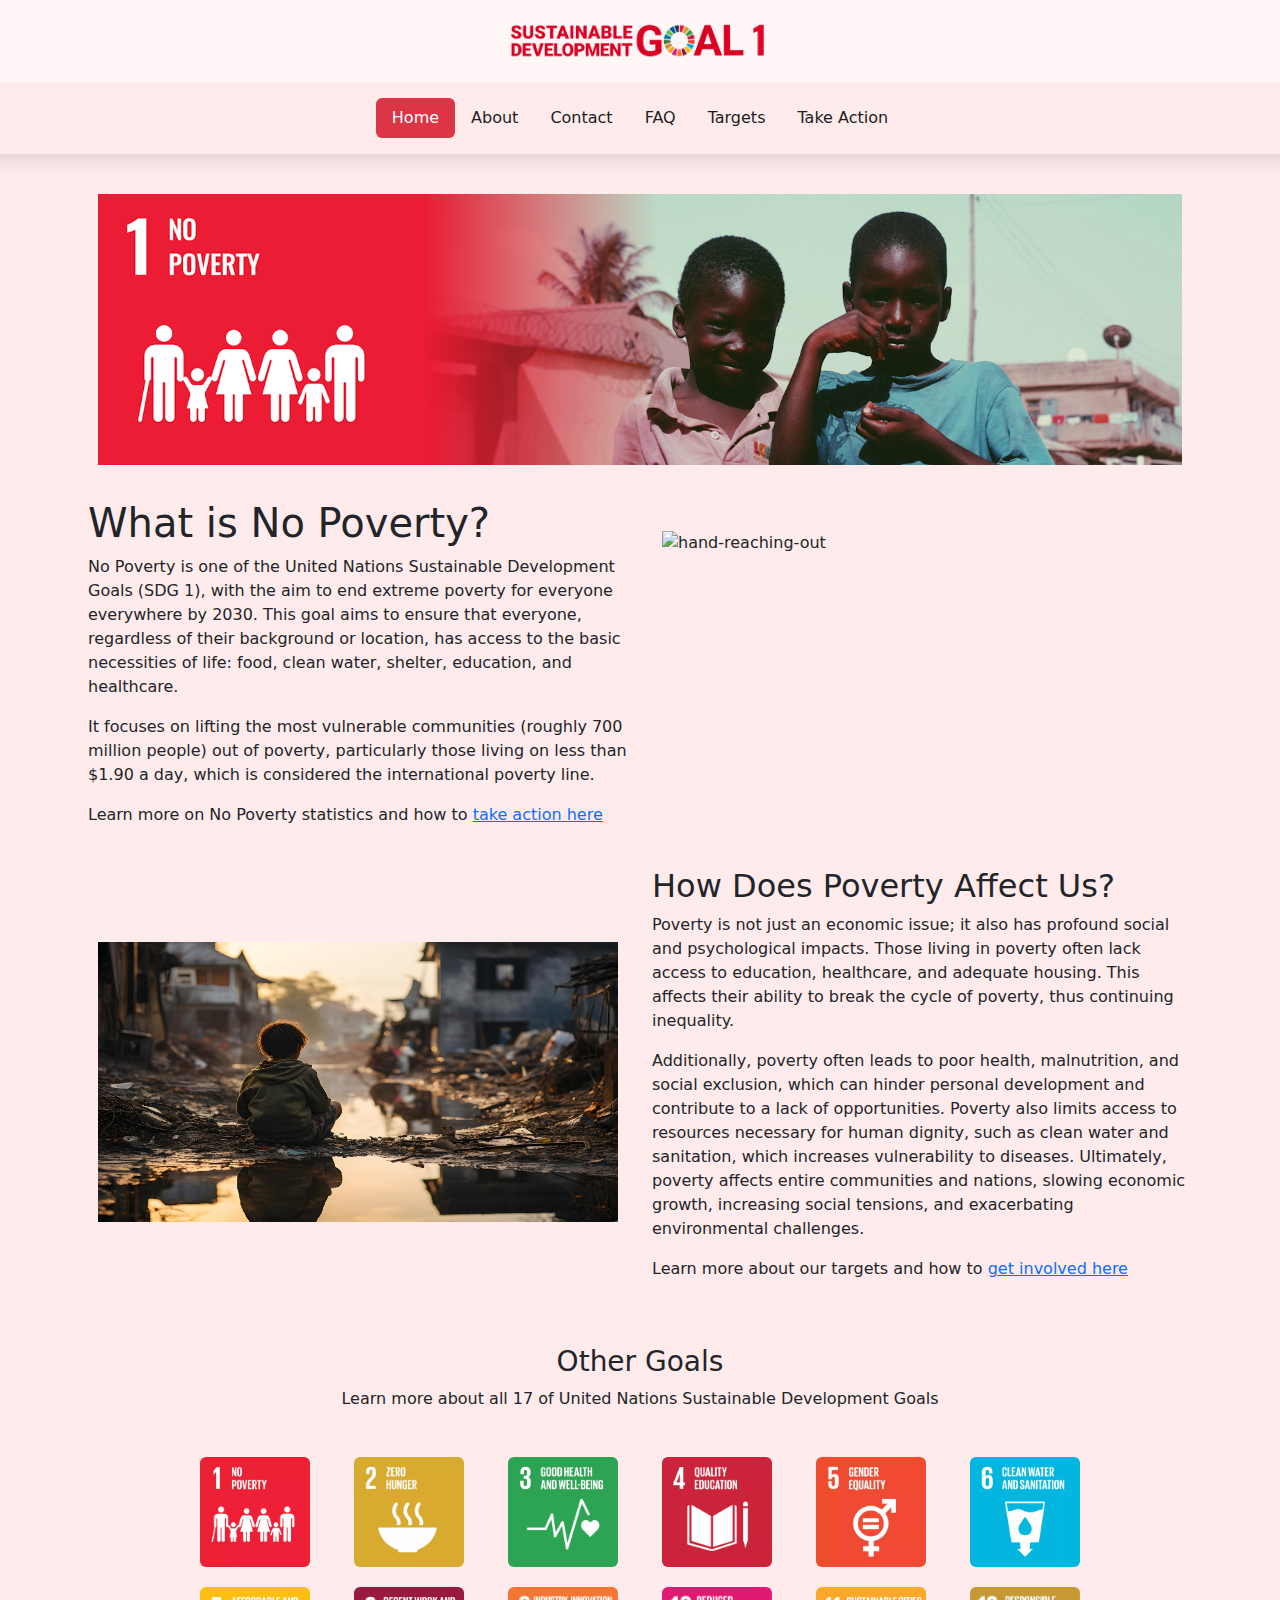
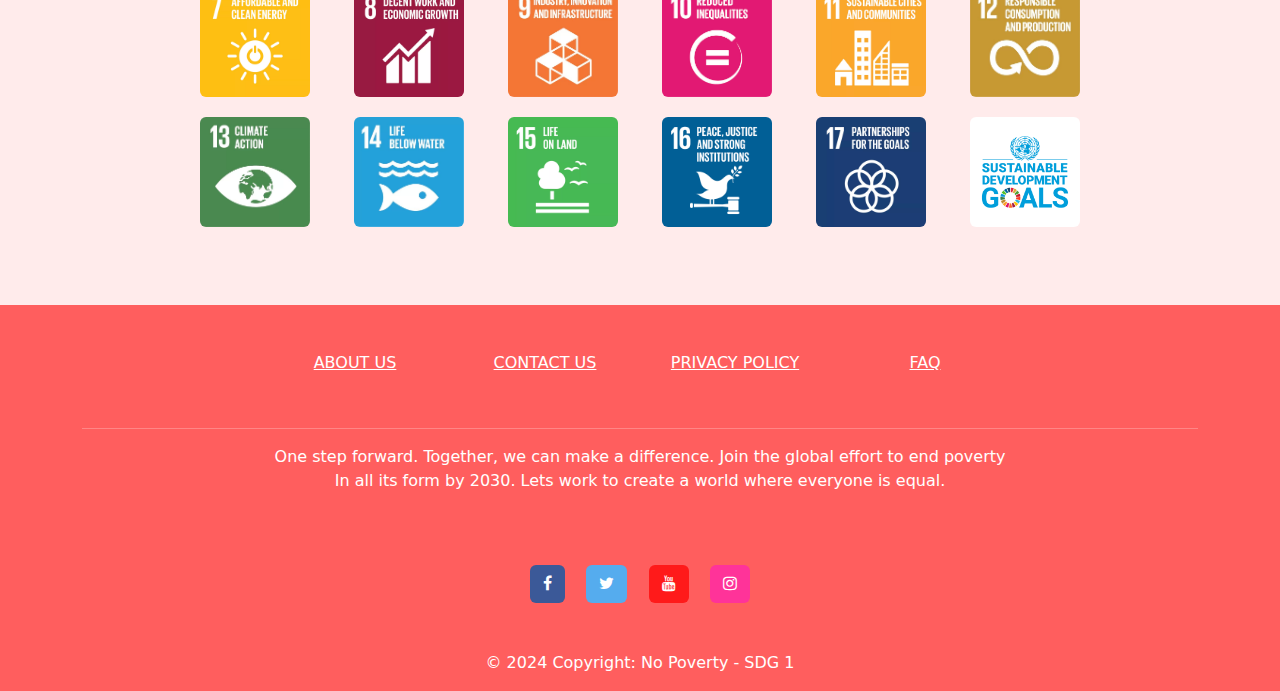
==== commit b11a837d: "updated index page grid format" ====
--- a/index.html
+++ b/index.html
@@ -2,16 +2,13 @@
 
 <html lang="en">
 	<head>
-		<title>Home</title><!--HOMEPAGE--><!--ADD!!!!!!!!!!-->
+		<title>Home</title>
 		
 		<!--bootstrap for goals container-->
 		<link href="https://cdn.jsdelivr.net/npm/bootstrap@5.3.3/dist/css/bootstrap.min.css" rel="stylesheet" integrity="sha384-QWTKZyjpPEjISv5WaRU9OFeRpok6YctnYmDr5pNlyT2bRjXh0JMhjY6hW+ALEwIH" crossorigin="anonymous">
 		<script src="https://cdn.jsdelivr.net/npm/bootstrap@5.3.0-alpha1/dist/js/bootstrap.min.js"></script>
 
-		
-		<!-- FURTHER ADD UR OWN COMMENT ABT THIS REFERENCE CODE TO SHOW FURTHER UNDERSTANDING -->
-		
-		<link href="https://maxcdn.bootstrapcdn.com/font-awesome/4.4.0/css/font-awesome.min.css" rel="stylesheet"/>
+		<link href="https://maxcdn.bootstrapcdn.com/font-awesome/4.4.0/css/font-awesome.min.css" rel="stylesheet">
 
 		<!--below bootstrap link-->
 		<link href="primary.css" rel="stylesheet">
@@ -21,8 +18,8 @@
 		<meta charset="utf-8">
 		
 		<!--keywords for search engines-->
-		<meta name="keywords" content="description"><!--ADD!!!!!!!!!!-->
-		<meta name="author" content="Name"><!--enter name--><!--ADD!!!!!!!!!!-->
+		<meta name="keywords" content="Explore the global mission to eradicate extreme poverty by 2030 with insights into its causes, impacts, and solutions for a sustainable future."><!--ADD!!!!!!!!!!-->
+		<meta name="author" content="Denise Balasmeh"><!--enter name--><!--ADD!!!!!!!!!!-->
     </head>
     
     <body>
@@ -99,55 +96,55 @@
 			<div class="goalscontainer"><!--overall container to hold every goal-->
 				<div class="row">
 					<!--1st row-->
-					<div class="col-6 col-md-2 px-0"><!--each goal is 2, 6 goals per row (12 total)-->
+					<div class="col-6 col-md-2 d-flex justify-content-center"><!--each goal is 2, 6 goals per row (12 total)-->
 						<div class="goals_list no poverty">
-							<a href="https://sdgacademy.org/goal/no-poverty/">
-								<img src="images/Goals/goal1.png" alt="no-poverty-redirect-page">
+							<a href="index.html">
+								<img src="images/Goals/goal1.png "class="img-fluid rounded" alt="no-poverty-redirect-page">
 								<span class="highlight-text">Learn More</span> 
 							</a>
 						</div>  
 					</div>
 					
-					<div class="col-6 col-md-2 px-0">
+					<div class="col-6 col-md-2 d-flex justify-content-center">
 						<div class="goals_list zero-hunger">
-							<a href="https://sdgacademy.org/goal/zero-hunger/">
-								<img src="images/Goals/goal2.png" alt="zero-hunger-redirect-page">
-								<span class="highlight-text">Learn More</span>
-							</a>
-						</div>  
-					</div>
-					
-					<div class="col-6 col-md-2 px-0">
+							<a href="#">
+								<img src="images/Goals/goal2.png" class="img-fluid rounded" alt="zero-hunger-redirect-page">
+								<span class="highlight-text">Learn More</span>
+							</a>
+						</div>  
+					</div>
+					
+					<div class="col-6 col-md-2 d-flex justify-content-center">
 						<div class="goals_list good-health-and-well-being">
-							<a href="https://sdgacademy.org/goal/good-health-and-well-being/">
-								<img src="images/Goals/goal3.png" alt="good-health-and-wellbeing-redirect-page">
-								<span class="highlight-text">Learn More</span>
-							</a>
-						</div> 
-					</div>
-
-					<div class="col-6 col-md-2 px-0">
+							<a href="#">
+								<img src="images/Goals/goal3.png" class="img-fluid rounded" alt="good-health-and-wellbeing-redirect-page">
+								<span class="highlight-text">Learn More</span>
+							</a>
+						</div> 
+					</div>
+
+					<div class="col-6 col-md-2 d-flex justify-content-center">
 						<div class="goals_list quality-education">
-							<a href="https://sdgacademy.org/goal/quality-education/">
-								<img src="images/Goals/goal4.png" alt="quality-education-redirect-page">
-								<span class="highlight-text">Learn More</span>
-							</a>
-						</div> 
-					</div>
-
-					<div class="col-6 col-md-2 px-0">
+							<a href=#>
+								<img src="images/Goals/goal4.png" class="img-fluid rounded" alt="quality-education-redirect-page">
+								<span class="highlight-text">Learn More</span>
+							</a>
+						</div> 
+					</div>
+
+					<div class="col-6 col-md-2 d-flex justify-content-center">
 						<div class="goals_list gender-equality">
-							<a href="https://sdgacademy.org/goal/gender-equality/">
-								<img src="images/Goals/goal5.png" alt="gender-quality-redirect-page">
-								<span class="highlight-text">Learn More</span>
-							</a>
-						</div>
-					</div>
-
-					<div class="col-6 col-md-2 px-0">
+							<a href="#">
+								<img src="images/Goals/goal5.png" class="img-fluid rounded" alt="gender-quality-redirect-page">
+								<span class="highlight-text">Learn More</span>
+							</a>
+						</div>
+					</div>
+
+					<div class="col-6 col-md-2 d-flex justify-content-center">
 						<div class="goals_list clean-water-and-sanitation">
-							<a href="https://sdgacademy.org/goal/clean-water-and-sanitation/">
-								<img src="images/Goals/goal6.png" alt="clean-water-and-sanitation-redirect-page">
+							<a href="#">
+								<img src="images/Goals/goal6.png" class="img-fluid rounded" alt="clean-water-and-sanitation-redirect-page">
 								<span class="highlight-text">Learn More</span>
 							</a>
 						</div>
@@ -156,55 +153,55 @@
 				
 				<!-- 2nd row-->
 				<div class="row">
-					<div class="col-6 col-md-2 px-0">
+					<div class="col-6 col-md-2 d-flex justify-content-center">
 						<div class="goals_list affordable-and-clean-energy">
-							<a href="https://sdgacademy.org/goal/affordable-and-clean-energy/">
-								<img src="images/Goals/goal7.png" alt="affordable-and-clean-energy-redirect-page">
-								<span class="highlight-text">Learn More</span>
-							</a>
-						</div>
-					</div>
-
-					<div class="col-6 col-md-2 px-0">
+							<a href="#">
+								<img src="images/Goals/goal7.png" class="img-fluid rounded" alt="affordable-and-clean-energy-redirect-page">
+								<span class="highlight-text">Learn More</span>
+							</a>
+						</div>
+					</div>
+
+					<div class="col-6 col-md-2 d-flex justify-content-center">
 						<div class="goals_list decent-work-and-economic-growth">
-							<a href="https://sdgacademy.org/goal/decent-work-and-economic-growth/">
-								<img src="images/Goals/goal8.png" alt="economic-growth-redirect-page">
-								<span class="highlight-text">Learn More</span>
-							</a>
-						</div>
-					</div>
-					
-					<div class="col-6 col-md-2 px-0">
+							<a href="#">
+								<img src="images/Goals/goal8.png" class="img-fluid rounded" alt="economic-growth-redirect-page">
+								<span class="highlight-text">Learn More</span>
+							</a>
+						</div>
+					</div>
+					
+					<div class="col-6 col-md-2 d-flex justify-content-center">
 						<div class="goals_list industry-innovation-and-infrastructure">
-							<a href="https://sdgacademy.org/goal/industry-innovation-and-infrastructure/">
-								<img src="images/Goals/goal9.png" alt="innovation-and-infrastructure-redirect-page">
-								<span class="highlight-text">Learn More</span>
-							</a>
-						</div>
-					</div>
-					
-					<div class="col-6 col-md-2 px-0">
+							<a href="#">
+								<img src="images/Goals/goal9.png" class="img-fluid rounded" alt="innovation-and-infrastructure-redirect-page">
+								<span class="highlight-text">Learn More</span>
+							</a>
+						</div>
+					</div>
+					
+					<div class="col-6 col-md-2 d-flex justify-content-center">
 						<div class="goals_list reduced-inequalities">
-							<a href="https://sdgacademy.org/goal/reduced-inequalities/">
-								<img src="images/Goals/goal10.png" alt="reduced-inequalities-redirect-page">
-								<span class="highlight-text">Learn More</span>
-							</a>
-						</div> 
-					</div>
-					
-					<div class="col-6 col-md-2 px-0">
+							<a href="#">
+								<img src="images/Goals/goal10.png" class="img-fluid rounded" alt="reduced-inequalities-redirect-page">
+								<span class="highlight-text">Learn More</span>
+							</a>
+						</div> 
+					</div>
+					
+					<div class="col-6 col-md-2 d-flex justify-content-center">
 						<div class="goals_list sustainable-cities-and-communities">
-							<a href="https://sdgacademy.org/goal/sustainable-cities-and-communities/">
-								<img src="images/Goals/goal11.png" alt="sustainable-cities-and-communities-redirect-page">
-								<span class="highlight-text">Learn More</span>
-							</a>
-						</div> 
-					</div>
-					
-					<div class="col-6 col-md-2 px-0">
+							<a href="#">
+								<img src="images/Goals/goal11.png" class="img-fluid rounded" alt="sustainable-cities-and-communities-redirect-page">
+								<span class="highlight-text">Learn More</span>
+							</a>
+						</div> 
+					</div>
+					
+					<div class="col-6 col-md-2 d-flex justify-content-center">
 						<div class="goals_list responsible-consumption-and-production">
-							<a href="https://sdgacademy.org/goal/responsible-consumption-and-production/">
-								<img src="images/Goals/goal12.png" alt="responsible-consumption-and-production-redirect-page">
+							<a href="#">
+								<img src="images/Goals/goal12.png" class="img-fluid rounded" alt="responsible-consumption-and-production-redirect-page">
 								<span class="highlight-text">Learn More</span>
 							</a>
 						</div>  
@@ -214,56 +211,56 @@
 				<!--3rd row-->
 				<div class="row">
 
-					<div class="col-6 col-md-2 px-0">
+					<div class="col-6 col-md-2 d-flex justify-content-center">
 						<div class="goals_list climate-action">
-							<a href="https://sdgacademy.org/goal/climate-action/">
-								<img src="images/Goals/goal13.png" alt="climate-action-redirect-page">
-								<span class="highlight-text">Learn More</span>
-							</a>
-						</div>  
-					</div>
-					
-					<div class="col-6 col-md-2 px-0">
+							<a href="#">
+								<img src="images/Goals/goal13.png" class="img-fluid rounded" alt="climate-action-redirect-page">
+								<span class="highlight-text">Learn More</span>
+							</a>
+						</div>  
+					</div>
+					
+					<div class="col-6 col-md-2 d-flex justify-content-center">
 						<div class="goals_list life-below-water">
-							<a href="https://sdgacademy.org/goal/life-below-water/">
-								<img src="images/Goals/goal14.png" alt="life-below-water-redirect-page">
-								<span class="highlight-text">Read More</span>
-							</a>
-						</div> 
-					</div>
-					
-					<div class="col-6 col-md-2 px-0">
+							<a href="#">
+								<img src="images/Goals/goal14.png" class="img-fluid rounded" alt="life-below-water-redirect-page">
+								<span class="highlight-text">Learn More</span>
+							</a>
+						</div> 
+					</div>
+					
+					<div class="col-6 col-md-2 d-flex justify-content-center">
 						<div class="goals_list life-on-land">
-							<a href="https://sdgacademy.org/goal/life-on-land/">
-								<img src="images/Goals/goal15.png" alt="life-on-land-redirect-page">
-								<span class="highlight-text">Learn More</span>
-							</a>
-						</div>
-					</div>
-
-					<div class="col-6 col-md-2 px-0">
+							<a href="#">
+								<img src="images/Goals/goal15.png" class="img-fluid rounded" alt="life-on-land-redirect-page">
+								<span class="highlight-text">Learn More</span>
+							</a>
+						</div>
+					</div>
+
+					<div class="col-6 col-md-2 d-flex justify-content-center">
 						<div class="goals_list peace-justice-and-strong-institutions">
-							<a href="https://sdgacademy.org/goal/peace-justice-and-strong-institutions/">
-								<img src="images/Goals/goal16.png" alt="peace-justice-and-strong-institutions-redirect-page">
-								<span class="highlight-text">Learn More</span>
-							</a>
-						</div> 
-					</div>
-					
-					<div class="col-6 col-md-2 px-0">
+							<a href="#">
+								<img src="images/Goals/goal16.png" class="img-fluid rounded" alt="peace-justice-and-strong-institutions-redirect-page">
+								<span class="highlight-text">Learn More</span>
+							</a>
+						</div> 
+					</div>
+					
+					<div class="col-6 col-md-2 d-flex justify-content-center">
 						<div class="goals_list partnerships-for-the-goals">
-							<a href="https://sdgacademy.org/goal/partnerships-for-the-goals/">
-								<img src="images/Goals/goal17.png" alt= "partnerships-for-the-goals-redirect-page">
+							<a href="#">
+								<img src="images/Goals/goal17.png" class="img-fluid rounded" alt= "partnerships-for-the-goals-redirect-page">
 								
 								<span class="highlight-text">Learn More</span>
 							</a>
 						</div>  
 					</div>
 
-					<div class="col-6 col-md-2 px-0"><!--CHANGE!!!!-->
+					<div class="col-6 col-md-2 d-flex justify-content-center">
 						<div class="goals_list">
-							<a href="https://sdgacademy.org/goal/no-poverty/">
-								<img src="images/Goals/SDG-OfficialLogo.png" alt="SDG-Official-Logo">
+							<a href="#">
+								<img src="images/Goals/SDG-OfficialLogo.png" class="img-fluid rounded"  alt="SDG-Official-Logo">
 								<span class="highlight-text">Read More...</span>
 							</a>
 						</div>  
--- a/primary.css
+++ b/primary.css
@@ -140,20 +140,6 @@
     background-color: white;
 
 }
- /*END*/
-      
-/*center goal boxes*/
-@media (max-width: 750px) {
-    .goals_list img {
-        width: 160px;
-    }
-    .goals_list{/*fix later*/
-        display: flex;
-        flex-direction: column;
-        align-items: center;
-        justify-content: center;
-    }
-}
 
 /* Footer CSS @Denise Balasmeh */
 
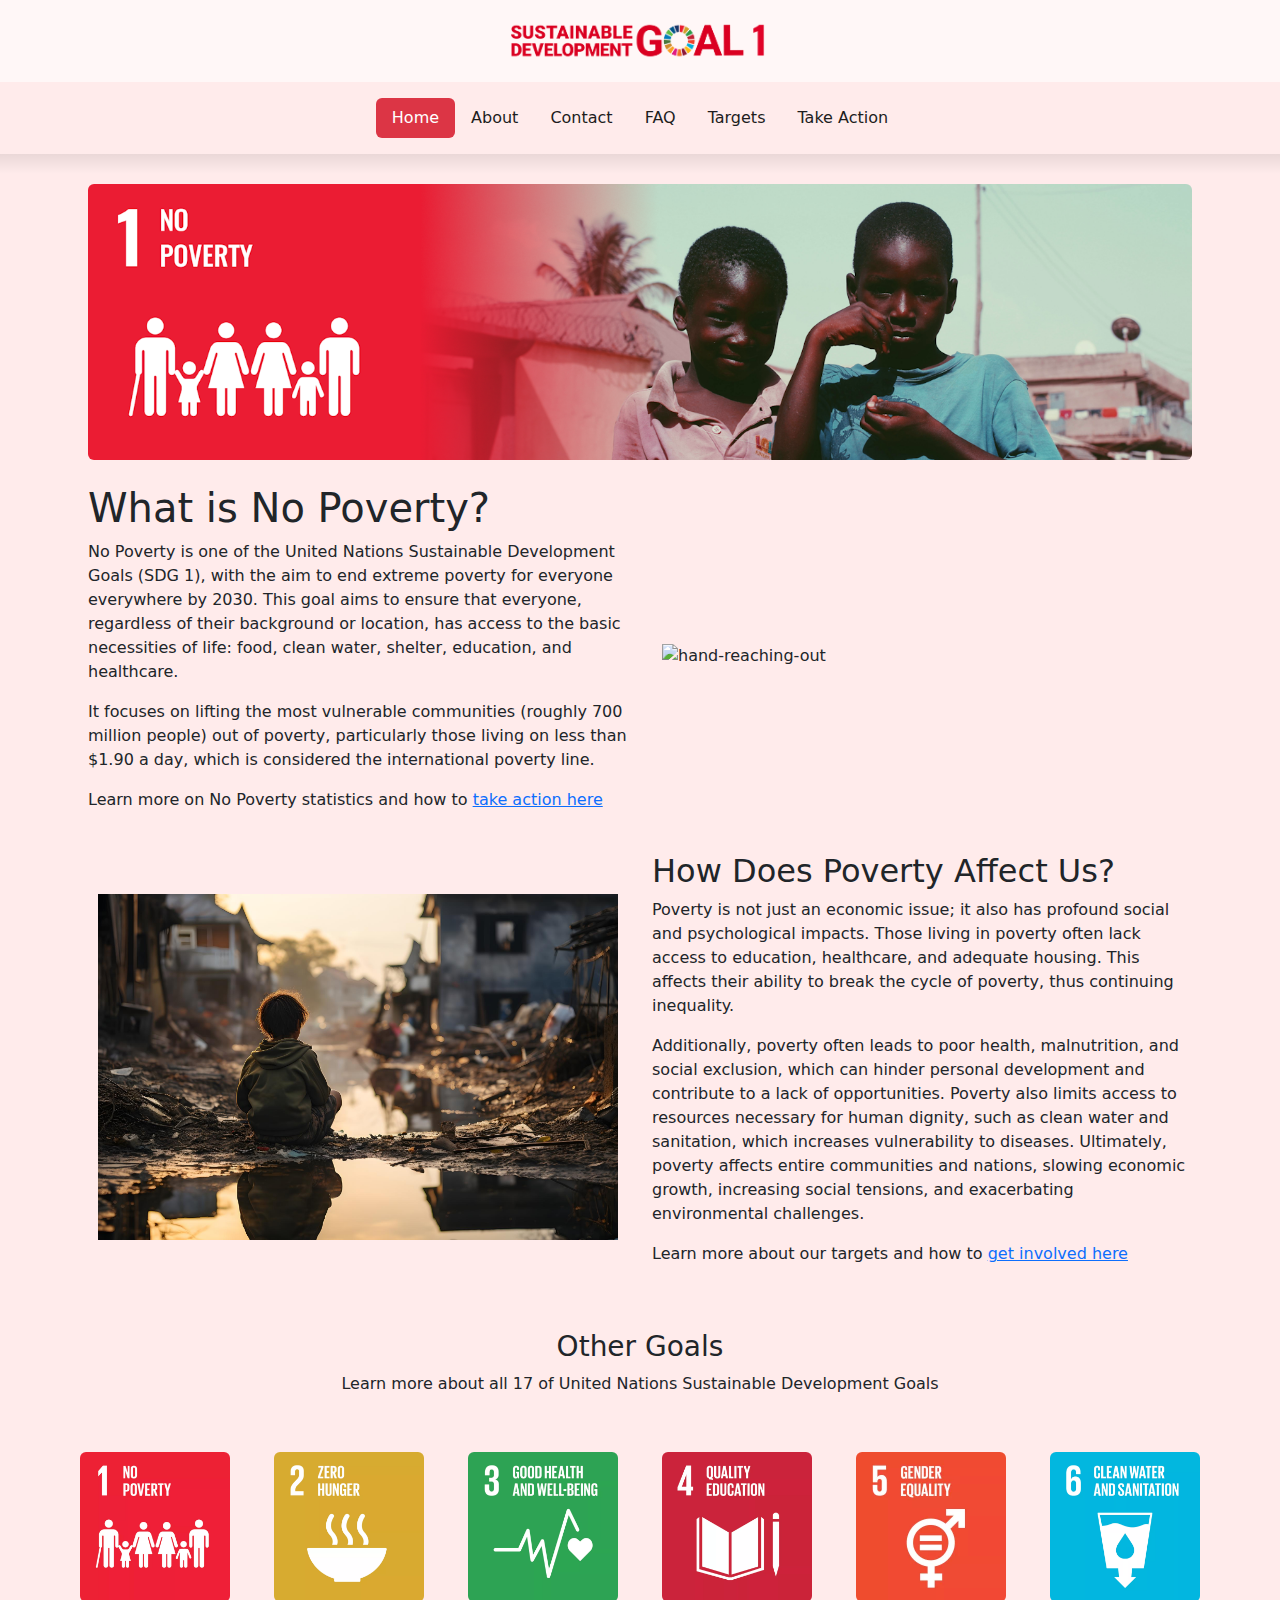
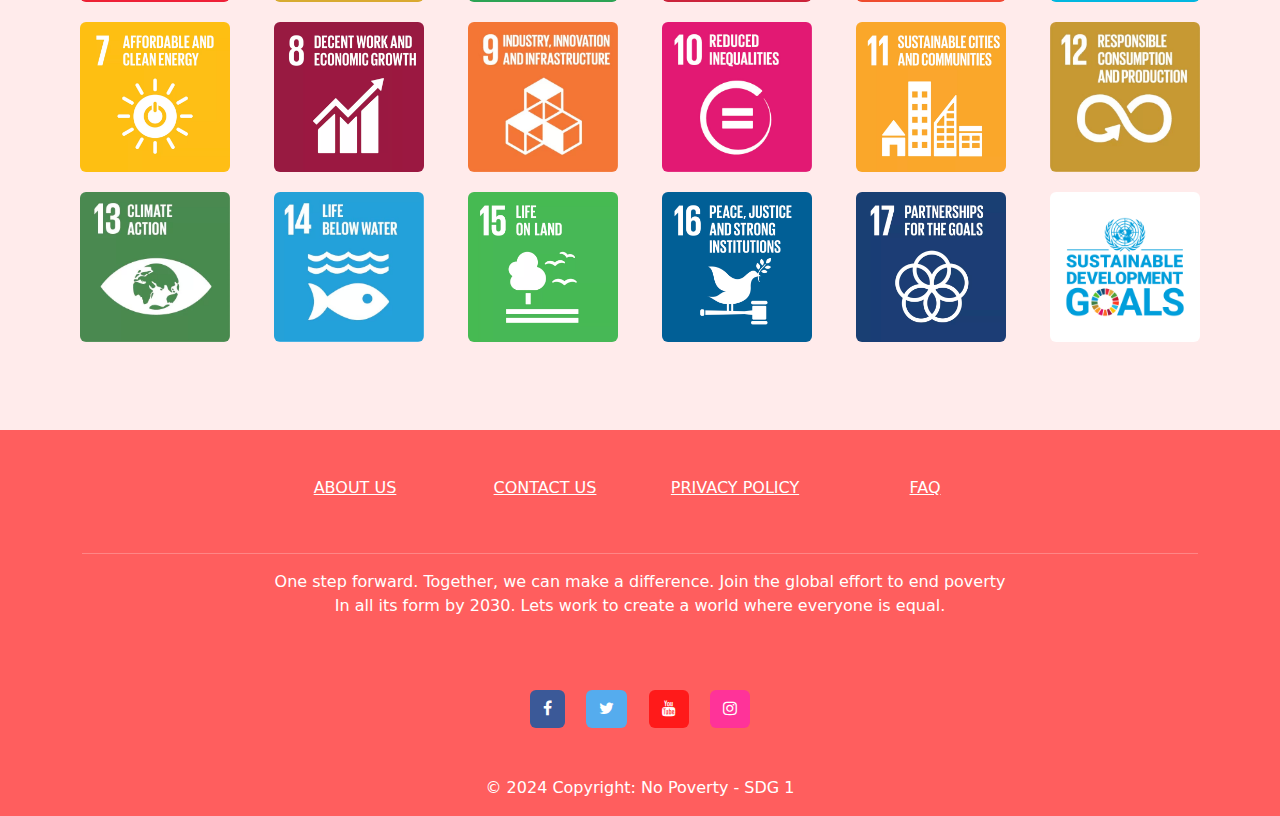
==== commit af3f4313: "completed index page and JS DOM" ====
--- a/index.html
+++ b/index.html
@@ -54,7 +54,7 @@
 				
 			<div class="container-fluid px-4 px-md-5">
 				<!-- BANNER IMAGE HERE -->
-				<img src="images/banners/homebanner.png" alt="noPovertyBanner" class="img-fluid w-100 overviewBanner mb-4">
+				<img src="images/banners/homebanner.png" alt="noPovertyBanner" class="img-fluid rounded w-100 overviewBanner mb-4">
 				
 				<div id="indexcontainers">
 					<!-- First Row -->
@@ -67,14 +67,14 @@
 							</p>
 						</div>
 						<div class="col-lg-6">
-							<img class="container-image img-fluid w-100" src="images/overview-poverty1.jpg" alt="hand-reaching-out" class="img-fluid rounded">
+							<img class="container-image img-fluid w-100 rounded " src="images/overview-poverty1.jpg" alt="hand-reaching-out">
 						</div>
 					</div>
 					
 					<!-- Second Row -->
 					<div class="row align-items-center mb-4">
 						<div class="col-lg-6">
-							<img class="container-image img-fluid w-100" src="images/overview-poverty2.jpg" alt="child-in-poverty" class="img-fluid rounded">
+							<img class="container-image img-fluid w-100 rounded" src="images/overview-poverty2.jpg" alt="child-in-poverty">
 						</div>
 						<div class="col-lg-6">
 							<h2>How Does Poverty Affect Us?</h2>
@@ -99,7 +99,7 @@
 					<div class="col-6 col-md-2 d-flex justify-content-center"><!--each goal is 2, 6 goals per row (12 total)-->
 						<div class="goals_list no poverty">
 							<a href="index.html">
-								<img src="images/Goals/goal1.png "class="img-fluid rounded" alt="no-poverty-redirect-page">
+								<img src="images/Goals/goal1.png" class="img-fluid rounded" alt="no-poverty-redirect-page">
 								<span class="highlight-text">Learn More</span> 
 							</a>
 						</div>  
@@ -125,7 +125,7 @@
 
 					<div class="col-6 col-md-2 d-flex justify-content-center">
 						<div class="goals_list quality-education">
-							<a href=#>
+							<a href="#">
 								<img src="images/Goals/goal4.png" class="img-fluid rounded" alt="quality-education-redirect-page">
 								<span class="highlight-text">Learn More</span>
 							</a>
--- a/primary.css
+++ b/primary.css
@@ -42,53 +42,26 @@
 /* Index Page CSS @Denise Balasmeh */
 
 .overviewBanner {
-    width: 100%;
-    height: auto; /* adjusts the height automatically for width height ratio */
     margin-top: 10px; /*spacing at the top*/
     margin-bottom: 20px; /*spacing at the bottom*/
-    padding: 10px; /*spacing at the sides*/
-    object-fit: cover; /* avoids stretching the banner image*/
 }
 
-.indexcontainer .row{
-    padding-top: 25px;
-}
-  
 #indexcontainers img {
-    width: auto;
-    height: 300px;
     padding: 10px;
-    display: block; /*centers image*/
-    margin-left: auto;
-    margin-right: auto;
 }
 
 .goalscontainer {
-    display: flex;
-    flex-direction: column;
-    align-items: center;
-    justify-content: center;
-    width: 100%;
-    flex-wrap: wrap;
-    max-width: 1100px;
-    margin: 0 auto;
-    padding: 20px;
-}
-              
-.goals_list img {
-    width: 110px;  /* Adjust image size */
+    padding: 30px;
 }
 
 .goals_list {
-    position: relative;
-    display: inline-block;
     padding: 10px;
     border-radius: 5px;
 }
   
-.goals_list a {
-    display: block;
-    position: relative;
+.goals_list a { 
+    display: block; /*makes entire block area clickable*/
+    position: relative; /*moves textbox slightly*/
 }
 
 .goals_list:hover { 
@@ -97,9 +70,9 @@
 
 /* The text that will appear inside the image */
 .highlight-text {
-    position: absolute;
-    top: 50%; /* Center the text vertically */
-    left: 50%; /* Center the text horizontally */
+    position: absolute; /*able to move textbox anywhere*/
+    top: 50%; /* Center the textbox vertically */
+    left: 50%; /* Center the textbox horizontally */
     transform: translate(-50%, -50%); /* Perfect centering */
     color: white;
     font-size: 20px;
@@ -107,38 +80,33 @@
     padding: 10px 20px;
     background-color: rgba(0, 0, 0, 0.4); /* Semi-transparent background for contrast */
     border-radius: 5px;
-    opacity: 0; /* Initially hidden */
+    opacity: 0; /* Initially hidden, set to false */
     transition: opacity 0.3s ease, background-color 0.3s ease; /* Smooth transition */
 }
 
 /* Hover effect to make text visible */
 .goals_list:hover .highlight-text {
-    opacity: 1; /* Show the text on hover */
+    opacity: 1; /* Show the text on hover, set to true */
     background-color: rgba(0, 0, 0, 0.7); /* Darker background when highlighted */
     animation: slideUp 0.5s ease-out forwards; /* Trigger slide-up animation */
 }
 
 /* Slide-up animation keyframes */
-@keyframes slideUp {0% {
+@keyframes slideUp {
+    0% {
     transform: translateX(-50%) translateY(50px); /* Start below the image */
     opacity: 0; /* Start invisible */
-    } 100% {
+    } 
+    100% {
         transform: translateX(-50%) translateY(500); /* Slide into place */
         opacity: 3; /* Fade in */
     }
 }
+
+/*FAQ PAGE CSS @Denise Balasmeh*/
             
-/* Keyframes for the circular outline animation */
-@keyframes outlineCircle {0% {
-    box-shadow: 0 0 0 0 rgba(0, 0, 0, 0.2); /* Initial state: no outline */
-    } 100% {
-        box-shadow: 0 0 0 15px rgba(0, 0, 0, 0.2); /* Final state: circular outline */
-    }
-}
-
 .feedbackForm{
     background-color: white;
-
 }
 
 /* Footer CSS @Denise Balasmeh */
